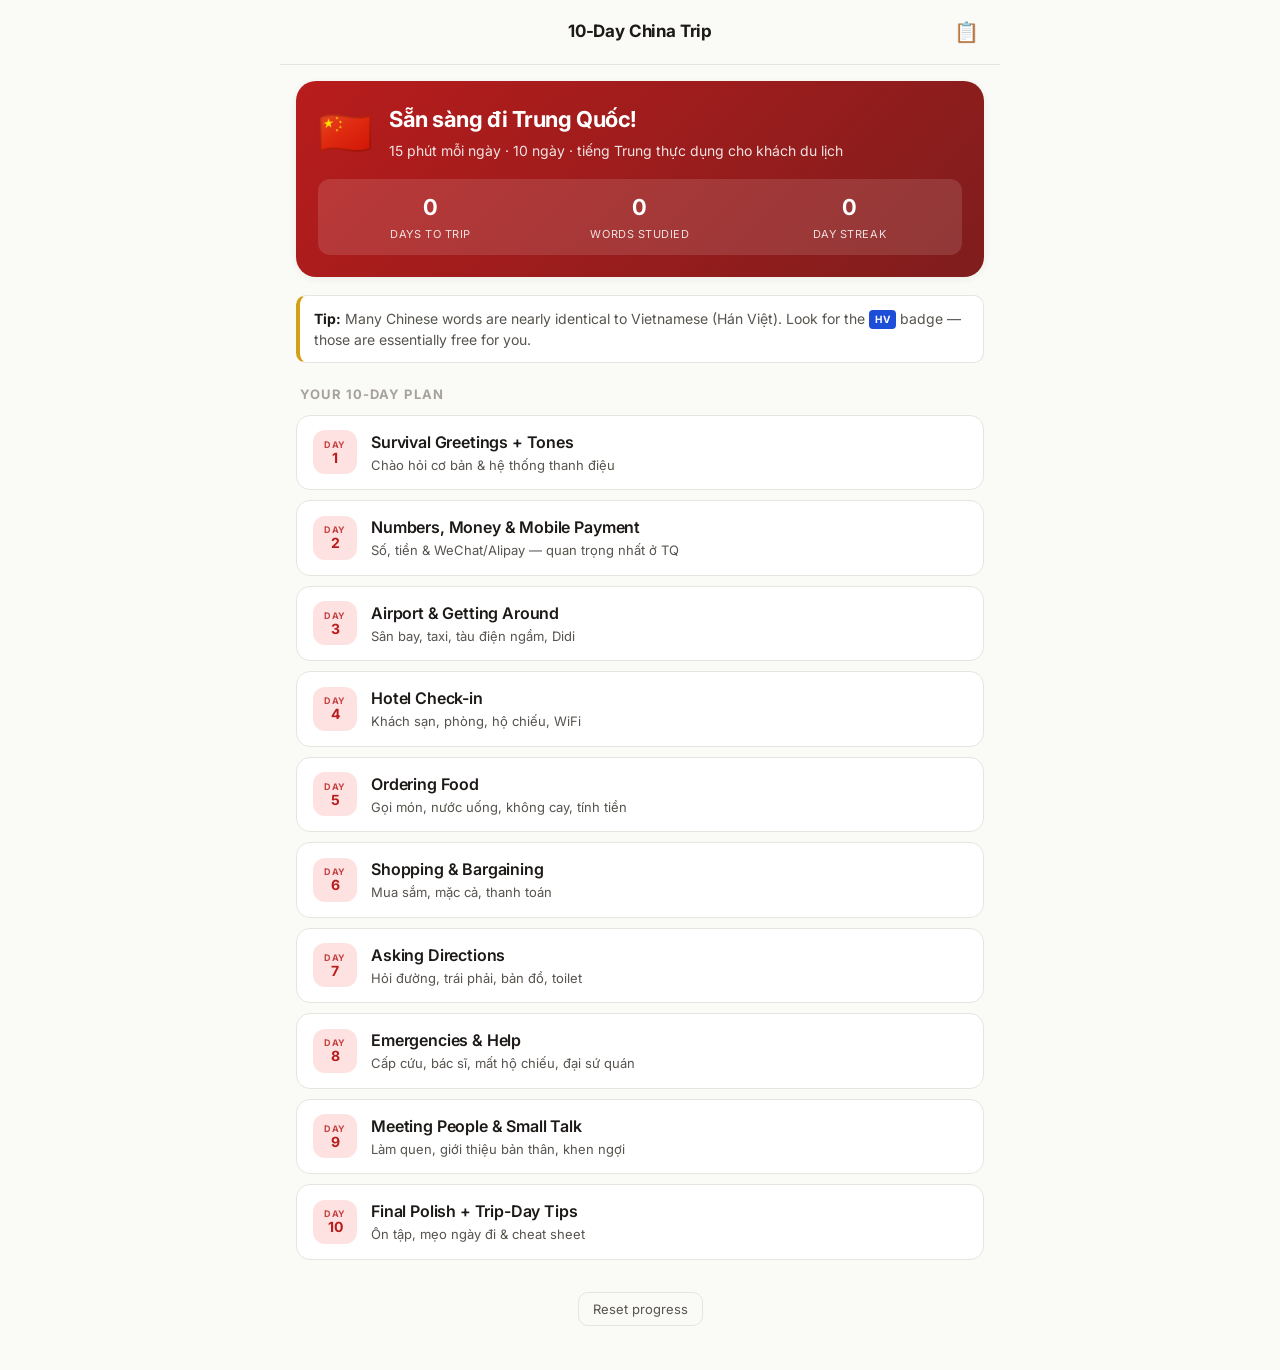
==== index.html @ c3ae2589 "Build 10-day China trip Chinese learning web app Static site teaching practical Mandarin for a 10-da" ====
<!DOCTYPE html>
<html lang="en">
<head>
  <meta charset="UTF-8" />
  <meta name="viewport" content="width=device-width, initial-scale=1, viewport-fit=cover" />
  <meta name="theme-color" content="#b91c1c" />
  <title>10-Day China Trip Chinese</title>
  <link rel="stylesheet" href="styles.css" />
  <link rel="preconnect" href="https://fonts.googleapis.com" />
  <link rel="preconnect" href="https://fonts.gstatic.com" crossorigin />
  <link href="https://fonts.googleapis.com/css2?family=Noto+Sans+SC:wght@400;500;700&family=Inter:wght@400;500;600;700&display=swap" rel="stylesheet" />
</head>
<body>
  <header class="topbar">
    <button id="back-btn" class="icon-btn" aria-label="Back" hidden>←</button>
    <h1 id="title">10-Day China Trip</h1>
    <button id="cheatsheet-btn" class="icon-btn" aria-label="Cheat sheet" title="Cheat sheet">📋</button>
  </header>

  <main id="app"></main>

  <template id="tpl-home">
    <section class="home">
      <div class="hero">
        <div class="hero-row">
          <div class="hero-flag">🇨🇳</div>
          <div>
            <h2>Sẵn sàng đi Trung Quốc!</h2>
            <p class="hero-sub">15 phút mỗi ngày · 10 ngày · tiếng Trung thực dụng cho khách du lịch</p>
          </div>
        </div>
        <div class="hero-stats">
          <div><strong id="days-left">—</strong><span>days to trip</span></div>
          <div><strong id="words-learned">0</strong><span>words studied</span></div>
          <div><strong id="streak">0</strong><span>day streak</span></div>
        </div>
      </div>

      <div class="tip-card">
        <strong>Tip:</strong> Many Chinese words are nearly identical to Vietnamese (Hán Việt). Look for the <span class="hv-pill">HV</span> badge — those are essentially free for you.
      </div>

      <h3 class="section-h">Your 10-day plan</h3>
      <ol id="lesson-list" class="lesson-list"></ol>

      <div class="util-row">
        <button id="reset-btn" class="ghost-btn">Reset progress</button>
      </div>
    </section>
  </template>

  <template id="tpl-lesson">
    <section class="lesson">
      <div class="lesson-head">
        <span class="day-pill" id="day-pill"></span>
        <h2 id="lesson-title"></h2>
        <p class="lesson-sub" id="lesson-sub"></p>
      </div>

      <div id="lesson-body"></div>

      <div class="step-nav">
        <button id="prev-step" class="ghost-btn">← Back</button>
        <div class="progress-dots" id="progress-dots"></div>
        <button id="next-step" class="primary-btn">Next →</button>
      </div>
    </section>
  </template>

  <template id="tpl-cheatsheet">
    <section class="cheatsheet">
      <h2>📋 Trip Cheat Sheet</h2>
      <p class="cheat-sub">Mọi câu cần dùng, một trang. Bấm chữ Hán để nghe phát âm.</p>
      <div id="cheat-body"></div>
    </section>
  </template>

  <script src="lessons.js"></script>
  <script src="app.js"></script>
</body>
</html>
---- styles.css ----
:root {
  --bg: #fafaf7;
  --surface: #ffffff;
  --surface-2: #f4f4ef;
  --ink: #1c1917;
  --ink-soft: #57534e;
  --ink-faint: #a8a29e;
  --accent: #b91c1c;
  --accent-soft: #fee2e2;
  --gold: #d4a017;
  --green: #15803d;
  --green-soft: #dcfce7;
  --blue: #1d4ed8;
  --blue-soft: #dbeafe;
  --border: #e7e5e0;
  --shadow: 0 2px 8px rgba(0, 0, 0, 0.06);
  --radius: 14px;
  --radius-lg: 20px;
}

@media (prefers-color-scheme: dark) {
  :root {
    --bg: #14110f;
    --surface: #1f1c1a;
    --surface-2: #2a2623;
    --ink: #f5f5f4;
    --ink-soft: #d6d3d1;
    --ink-faint: #78716c;
    --accent: #f87171;
    --accent-soft: #3b1818;
    --green-soft: #14301c;
    --blue-soft: #1a2444;
    --gold: #facc15;
    --border: #3a3431;
    --shadow: 0 2px 12px rgba(0, 0, 0, 0.35);
  }
}

* { box-sizing: border-box; }

html, body {
  margin: 0;
  padding: 0;
  background: var(--bg);
  color: var(--ink);
  font-family: 'Inter', -apple-system, BlinkMacSystemFont, 'Segoe UI', Roboto, sans-serif;
  font-size: 16px;
  line-height: 1.5;
  -webkit-tap-highlight-color: transparent;
}

body {
  max-width: 720px;
  margin: 0 auto;
  padding-bottom: max(24px, env(safe-area-inset-bottom));
}

.topbar {
  position: sticky;
  top: 0;
  z-index: 10;
  display: flex;
  align-items: center;
  gap: 8px;
  padding: 14px 16px;
  padding-top: max(14px, env(safe-area-inset-top));
  background: var(--bg);
  border-bottom: 1px solid var(--border);
}

.topbar h1 {
  flex: 1;
  margin: 0;
  font-size: 17px;
  font-weight: 700;
  letter-spacing: -0.01em;
  text-align: center;
}

.icon-btn {
  background: none;
  border: none;
  color: var(--ink);
  font-size: 20px;
  width: 36px;
  height: 36px;
  border-radius: 10px;
  cursor: pointer;
  display: inline-flex;
  align-items: center;
  justify-content: center;
}

.icon-btn:hover { background: var(--surface-2); }
.icon-btn[hidden] { visibility: hidden; display: inline-flex; }

main { padding: 16px; }

/* ----------------- Home ----------------- */

.hero {
  background: linear-gradient(135deg, var(--accent) 0%, #7f1d1d 100%);
  color: #fff;
  border-radius: var(--radius-lg);
  padding: 22px;
  margin-bottom: 18px;
  box-shadow: var(--shadow);
}

.hero-row {
  display: flex;
  gap: 16px;
  align-items: center;
}

.hero-flag {
  font-size: 44px;
  line-height: 1;
}

.hero h2 {
  margin: 0 0 4px;
  font-size: 22px;
  letter-spacing: -0.02em;
}

.hero-sub {
  margin: 0;
  font-size: 14px;
  opacity: 0.88;
}

.hero-stats {
  display: grid;
  grid-template-columns: repeat(3, 1fr);
  gap: 8px;
  margin-top: 18px;
  background: rgba(255, 255, 255, 0.12);
  border-radius: 12px;
  padding: 12px;
}

.hero-stats > div {
  display: flex;
  flex-direction: column;
  align-items: center;
  text-align: center;
}

.hero-stats strong {
  font-size: 22px;
  font-weight: 700;
}

.hero-stats span {
  font-size: 11px;
  text-transform: uppercase;
  opacity: 0.85;
  letter-spacing: 0.05em;
  margin-top: 2px;
}

.tip-card {
  background: var(--surface);
  border: 1px solid var(--border);
  border-left: 4px solid var(--gold);
  padding: 12px 14px;
  border-radius: 10px;
  font-size: 14px;
  color: var(--ink-soft);
  margin-bottom: 22px;
}

.tip-card strong { color: var(--ink); }

.section-h {
  font-size: 13px;
  font-weight: 700;
  text-transform: uppercase;
  letter-spacing: 0.08em;
  color: var(--ink-faint);
  margin: 0 4px 10px;
}

.lesson-list {
  list-style: none;
  padding: 0;
  margin: 0 0 24px;
  display: flex;
  flex-direction: column;
  gap: 10px;
}

.lesson-card {
  background: var(--surface);
  border: 1px solid var(--border);
  border-radius: var(--radius);
  padding: 14px 16px;
  display: flex;
  align-items: center;
  gap: 14px;
  cursor: pointer;
  transition: transform 0.08s ease, box-shadow 0.08s ease;
}

.lesson-card:hover { transform: translateY(-1px); box-shadow: var(--shadow); }
.lesson-card:active { transform: translateY(0); }

.lesson-card.done {
  border-color: var(--green);
  background: var(--green-soft);
}

.lesson-card .day-num {
  flex-shrink: 0;
  width: 44px;
  height: 44px;
  border-radius: 12px;
  background: var(--accent-soft);
  color: var(--accent);
  font-weight: 700;
  font-size: 14px;
  display: flex;
  flex-direction: column;
  align-items: center;
  justify-content: center;
  line-height: 1;
}

.lesson-card .day-num small {
  font-size: 9px;
  text-transform: uppercase;
  opacity: 0.8;
  margin-bottom: 2px;
  letter-spacing: 0.05em;
}

.lesson-card.done .day-num {
  background: var(--green);
  color: #fff;
}

.lesson-card .meta { flex: 1; min-width: 0; }
.lesson-card .meta h4 { margin: 0; font-size: 16px; font-weight: 600; letter-spacing: -0.01em; }
.lesson-card .meta p { margin: 2px 0 0; font-size: 13px; color: var(--ink-soft); }
.lesson-card .check { font-size: 18px; color: var(--green); }

.util-row { display: flex; justify-content: center; padding: 8px 0 4px; }

.ghost-btn {
  background: none;
  border: 1px solid var(--border);
  color: var(--ink-soft);
  padding: 8px 14px;
  border-radius: 10px;
  font-size: 13px;
  cursor: pointer;
  font-family: inherit;
}

.ghost-btn:hover { background: var(--surface-2); }

.primary-btn {
  background: var(--accent);
  color: #fff;
  border: none;
  padding: 11px 22px;
  border-radius: 10px;
  font-size: 14px;
  font-weight: 600;
  cursor: pointer;
  font-family: inherit;
}

.primary-btn:hover { filter: brightness(1.05); }
.primary-btn:disabled { opacity: 0.5; cursor: not-allowed; }

/* ----------------- Lesson ----------------- */

.lesson-head { margin-bottom: 18px; }

.day-pill {
  display: inline-block;
  background: var(--accent-soft);
  color: var(--accent);
  padding: 4px 10px;
  border-radius: 999px;
  font-size: 12px;
  font-weight: 600;
  letter-spacing: 0.02em;
}

.lesson-head h2 {
  margin: 8px 0 4px;
  font-size: 24px;
  font-weight: 700;
  letter-spacing: -0.02em;
}

.lesson-sub { margin: 0; color: var(--ink-soft); font-size: 14px; }

.step-nav {
  display: flex;
  align-items: center;
  gap: 12px;
  margin-top: 24px;
  padding-top: 16px;
  border-top: 1px solid var(--border);
}

.step-nav .progress-dots {
  flex: 1;
  display: flex;
  justify-content: center;
  gap: 6px;
}

.progress-dots span {
  width: 7px;
  height: 7px;
  border-radius: 50%;
  background: var(--border);
  transition: background 0.15s;
}

.progress-dots span.active { background: var(--accent); }
.progress-dots span.done { background: var(--ink-soft); }

/* ----- Card content blocks ----- */

.intro-block {
  background: var(--surface);
  border: 1px solid var(--border);
  border-radius: var(--radius);
  padding: 18px;
}

.intro-block h3 { margin: 0 0 10px; font-size: 18px; }
.intro-block p { margin: 0 0 10px; color: var(--ink-soft); font-size: 15px; }
.intro-block p:last-child { margin-bottom: 0; }
.intro-block ul { margin: 8px 0; padding-left: 18px; color: var(--ink-soft); font-size: 15px; }
.intro-block li { margin-bottom: 6px; }
.intro-block .vn { color: var(--ink); font-weight: 500; }

.tones-table {
  display: grid;
  grid-template-columns: auto 1fr auto;
  gap: 4px 12px;
  font-size: 15px;
  margin: 8px 0;
}

.tones-table .hanzi {
  font-family: 'Noto Sans SC', sans-serif;
  font-size: 22px;
  font-weight: 500;
  color: var(--accent);
}

/* Vocab card */

.vocab-card {
  background: var(--surface);
  border: 1px solid var(--border);
  border-radius: var(--radius-lg);
  padding: 26px 22px;
  text-align: center;
  box-shadow: var(--shadow);
  position: relative;
}

.vocab-card .vocab-counter {
  position: absolute;
  top: 12px;
  right: 16px;
  font-size: 12px;
  color: var(--ink-faint);
  font-weight: 500;
}

.vocab-card .hanzi {
  font-family: 'Noto Sans SC', sans-serif;
  font-size: 64px;
  line-height: 1.1;
  font-weight: 500;
  color: var(--ink);
  margin: 6px 0 4px;
  cursor: pointer;
  user-select: none;
  display: inline-block;
}

.vocab-card .hanzi:active { color: var(--accent); }
.vocab-card .speaker-hint {
  display: block;
  font-size: 11px;
  color: var(--ink-faint);
  margin-bottom: 6px;
  letter-spacing: 0.04em;
}

.vocab-card .pinyin {
  font-size: 22px;
  color: var(--accent);
  font-weight: 500;
  margin: 0 0 14px;
}

.vocab-card .english {
  font-size: 17px;
  font-weight: 600;
  color: var(--ink);
  margin: 0 0 6px;
}

.vocab-card .vietnamese {
  font-size: 16px;
  color: var(--ink-soft);
  margin: 0 0 14px;
  font-style: italic;
}

.vocab-card .hv-block {
  background: var(--blue-soft);
  border-radius: 10px;
  padding: 10px 14px;
  font-size: 14px;
  color: var(--ink);
  text-align: left;
  margin-top: 8px;
  line-height: 1.45;
}

.vocab-card .hv-block .hv-pill {
  margin-right: 6px;
}

.hv-pill {
  display: inline-block;
  background: var(--blue);
  color: #fff;
  font-size: 10px;
  font-weight: 700;
  padding: 2px 6px;
  border-radius: 4px;
  letter-spacing: 0.05em;
  vertical-align: middle;
}

.vocab-card .note {
  background: var(--surface-2);
  border-radius: 10px;
  padding: 10px 14px;
  font-size: 13px;
  color: var(--ink-soft);
  text-align: left;
  margin-top: 10px;
}

.vocab-card .note strong { color: var(--ink); }

/* Quiz */

.quiz-card {
  background: var(--surface);
  border: 1px solid var(--border);
  border-radius: var(--radius-lg);
  padding: 22px;
  box-shadow: var(--shadow);
}

.quiz-q {
  font-size: 15px;
  color: var(--ink-soft);
  margin: 0 0 6px;
}

.quiz-prompt {
  font-family: 'Noto Sans SC', sans-serif;
  font-size: 44px;
  font-weight: 500;
  color: var(--ink);
  margin: 4px 0 4px;
}

.quiz-prompt.text-prompt {
  font-family: inherit;
  font-size: 22px;
  font-weight: 600;
}

.quiz-prompt-pinyin {
  font-size: 16px;
  color: var(--accent);
  margin: 0 0 18px;
}

.quiz-options {
  display: flex;
  flex-direction: column;
  gap: 10px;
}

.quiz-opt {
  background: var(--surface);
  border: 1.5px solid var(--border);
  border-radius: 12px;
  padding: 14px 16px;
  text-align: left;
  font-family: inherit;
  font-size: 15px;
  color: var(--ink);
  cursor: pointer;
  transition: all 0.12s ease;
}

.quiz-opt:hover:not(:disabled) { border-color: var(--ink-soft); }
.quiz-opt:disabled { cursor: not-allowed; }

.quiz-opt.correct {
  background: var(--green-soft);
  border-color: var(--green);
  color: var(--green);
  font-weight: 600;
}

.quiz-opt.wrong {
  background: var(--accent-soft);
  border-color: var(--accent);
  color: var(--accent);
}

.quiz-feedback {
  margin-top: 14px;
  font-size: 14px;
  color: var(--ink-soft);
  text-align: center;
  min-height: 20px;
}

/* Phrase card (for sentence-level practice) */

.phrase-card {
  background: var(--surface);
  border: 1px solid var(--border);
  border-radius: var(--radius);
  padding: 16px 18px;
  margin-bottom: 12px;
}

.phrase-card .hanzi {
  font-family: 'Noto Sans SC', sans-serif;
  font-size: 26px;
  font-weight: 500;
  color: var(--ink);
  cursor: pointer;
  display: inline-block;
  margin-bottom: 4px;
}

.phrase-card .hanzi:active { color: var(--accent); }
.phrase-card .pinyin { font-size: 15px; color: var(--accent); margin: 0 0 6px; }
.phrase-card .english { font-size: 14px; font-weight: 600; color: var(--ink); margin: 0 0 2px; }
.phrase-card .vietnamese { font-size: 14px; color: var(--ink-soft); font-style: italic; margin: 0; }

/* Done screen */

.done-card {
  text-align: center;
  padding: 36px 22px;
  background: var(--surface);
  border: 1px solid var(--border);
  border-radius: var(--radius-lg);
}

.done-card .icon { font-size: 56px; margin-bottom: 10px; }
.done-card h3 { margin: 0 0 6px; font-size: 22px; }
.done-card p { color: var(--ink-soft); margin: 0 0 18px; }
.done-card .score {
  font-size: 14px;
  color: var(--ink-soft);
  margin-bottom: 18px;
}
.done-card .score strong { color: var(--accent); font-size: 16px; }

/* Cheatsheet */

.cheatsheet h2 {
  margin: 0 0 6px;
  font-size: 24px;
  font-weight: 700;
}

.cheat-sub {
  color: var(--ink-soft);
  font-size: 14px;
  margin: 0 0 18px;
}

.cheat-section {
  margin-bottom: 22px;
}

.cheat-section h3 {
  font-size: 13px;
  font-weight: 700;
  text-transform: uppercase;
  letter-spacing: 0.08em;
  color: var(--accent);
  margin: 0 0 8px;
  padding-left: 4px;
}

.cheat-row {
  display: grid;
  grid-template-columns: minmax(0, 1.1fr) minmax(0, 1fr);
  gap: 8px 14px;
  padding: 10px 12px;
  background: var(--surface);
  border: 1px solid var(--border);
  border-radius: 10px;
  margin-bottom: 6px;
  align-items: center;
}

.cheat-row .cn { min-width: 0; }
.cheat-row .hanzi {
  font-family: 'Noto Sans SC', sans-serif;
  font-size: 20px;
  color: var(--ink);
  font-weight: 500;
  cursor: pointer;
  display: inline-block;
}
.cheat-row .hanzi:active { color: var(--accent); }
.cheat-row .pinyin { font-size: 12px; color: var(--accent); display: block; line-height: 1.2; }
.cheat-row .meaning .en { font-size: 14px; font-weight: 500; color: var(--ink); display: block; }
.cheat-row .meaning .vn { font-size: 13px; color: var(--ink-soft); font-style: italic; display: block; }
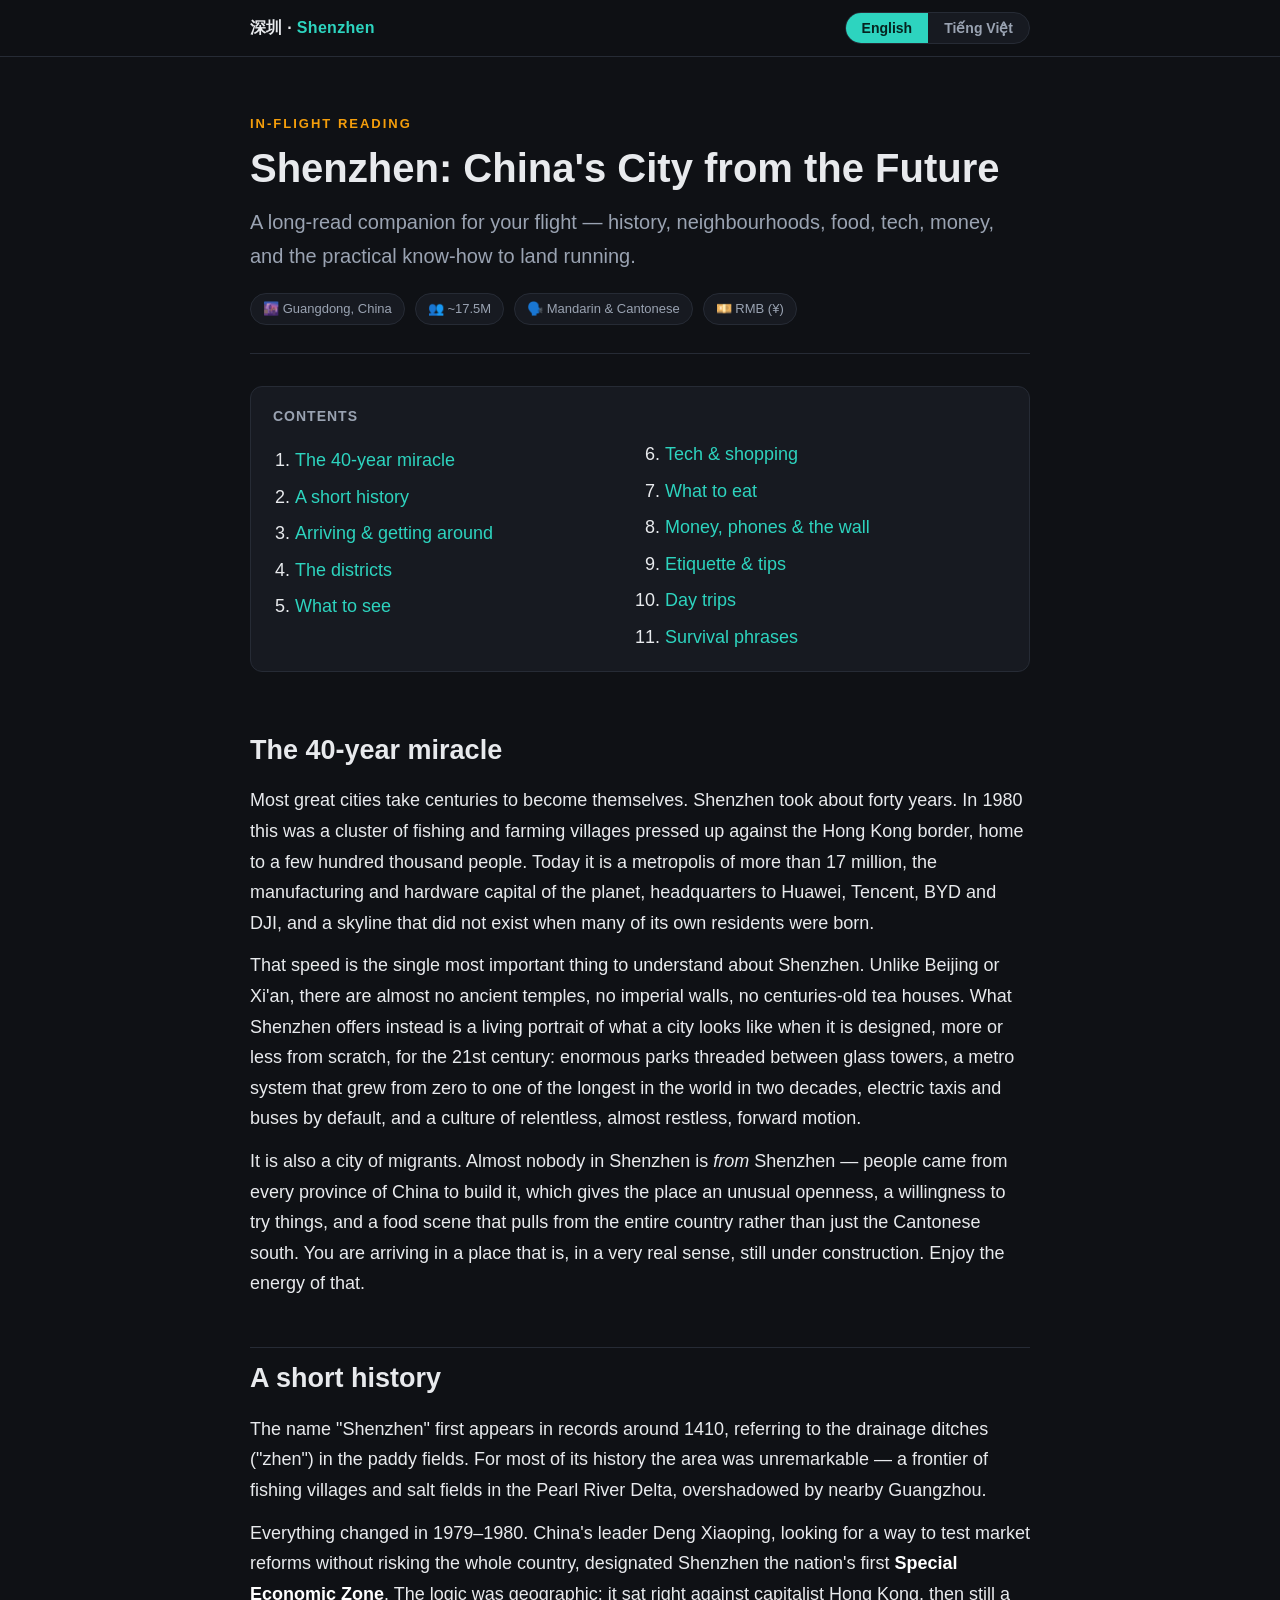
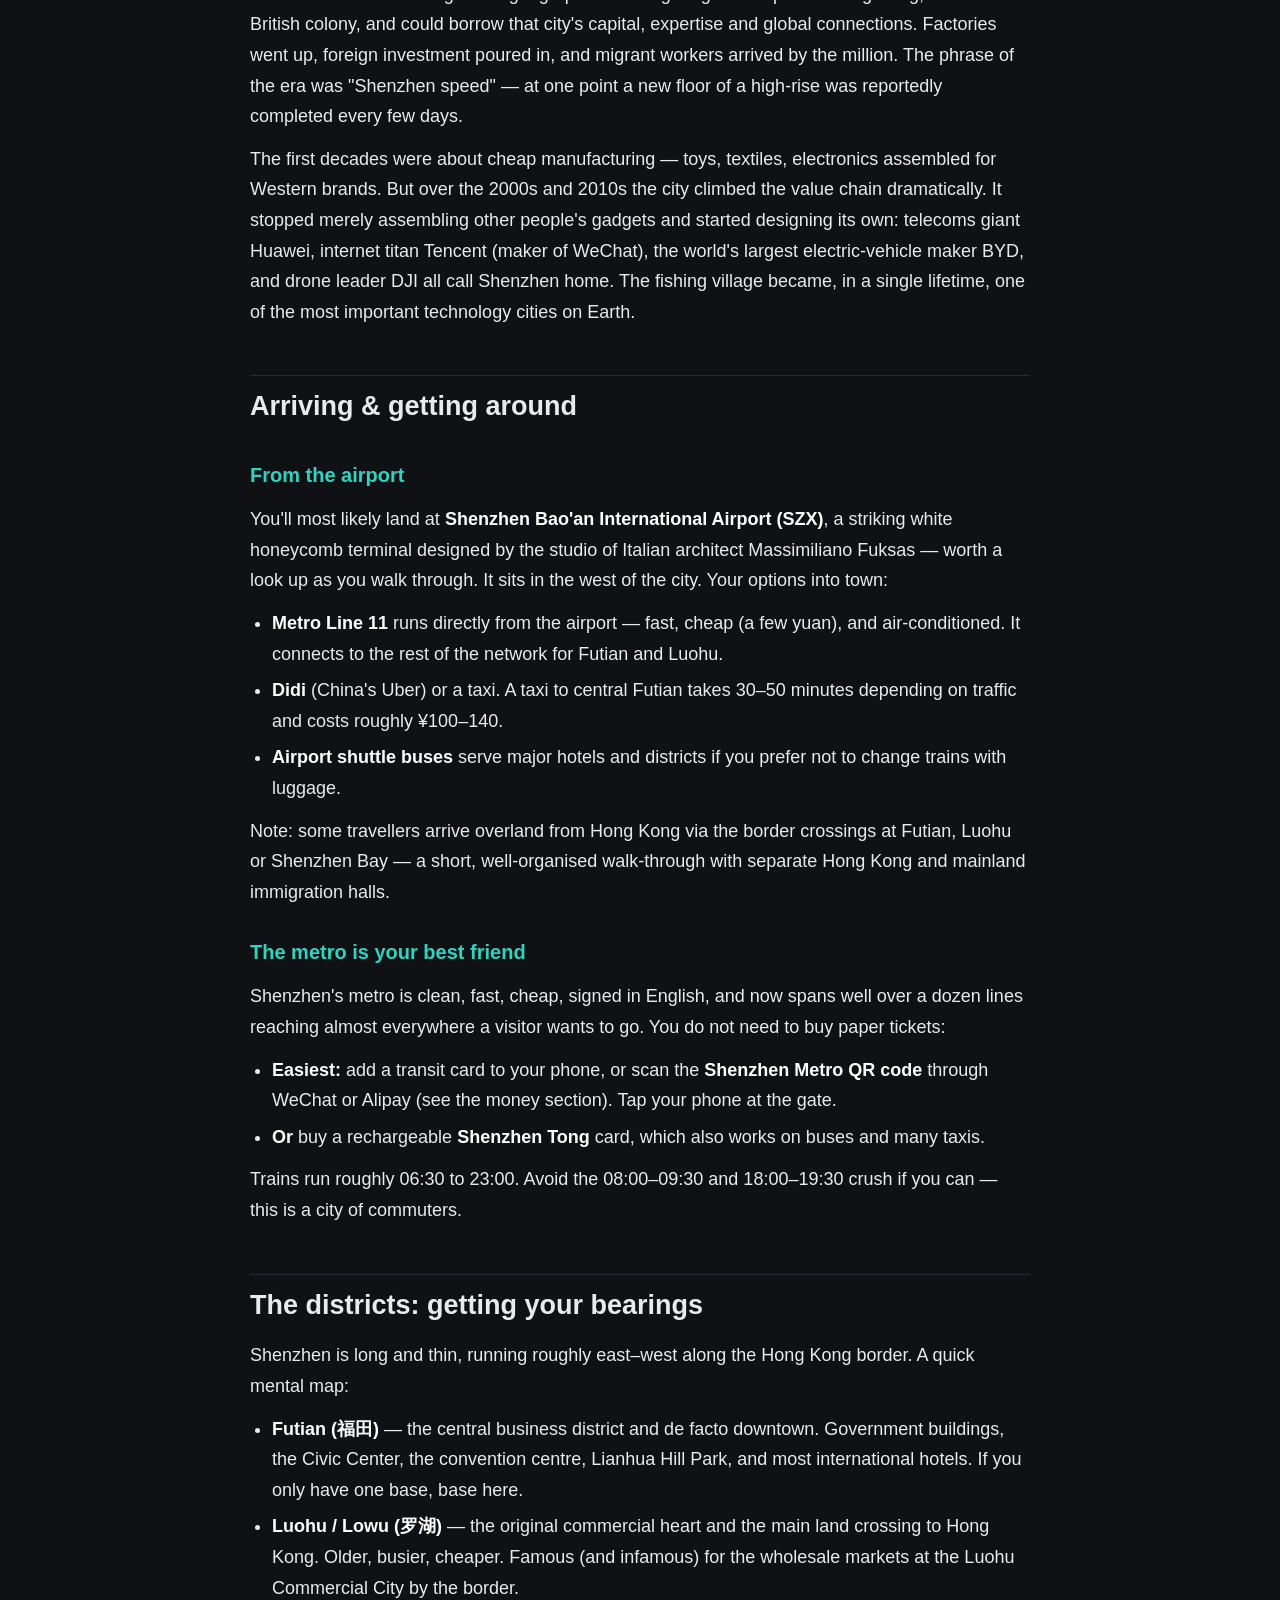
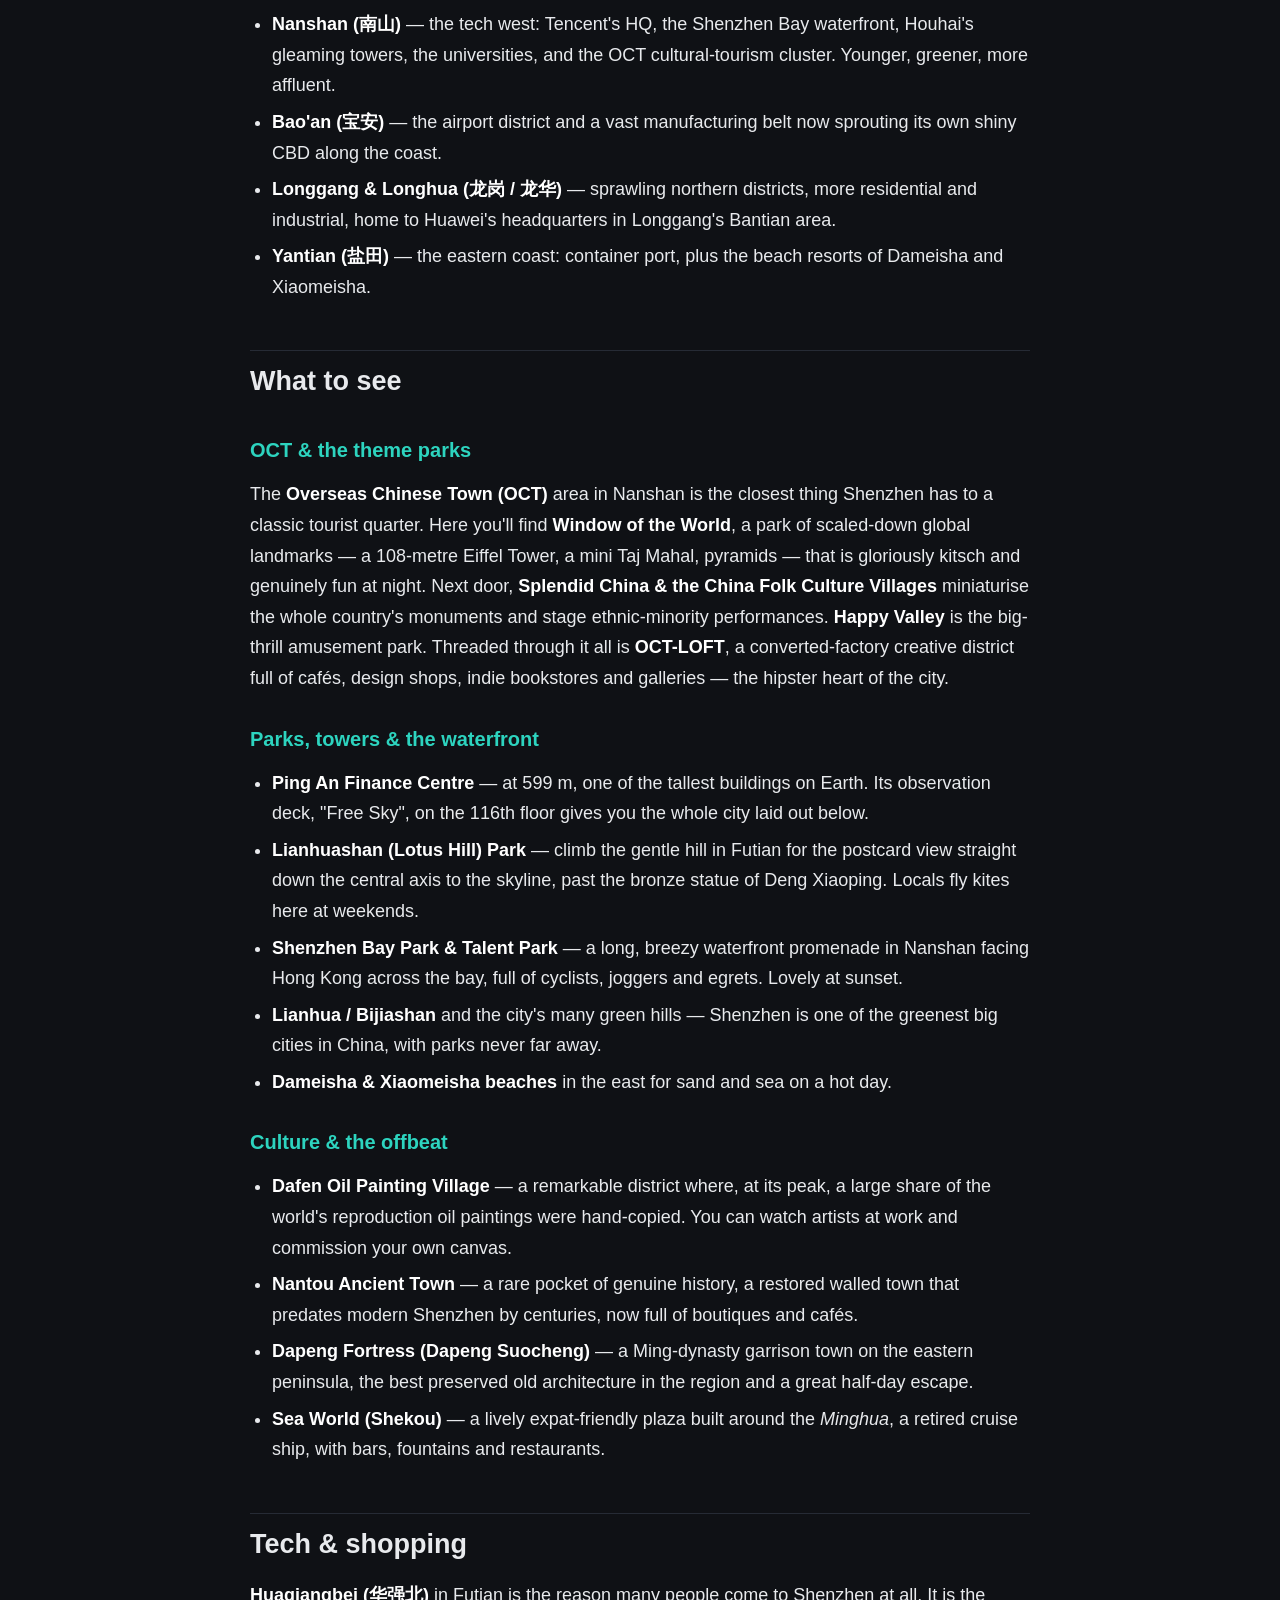
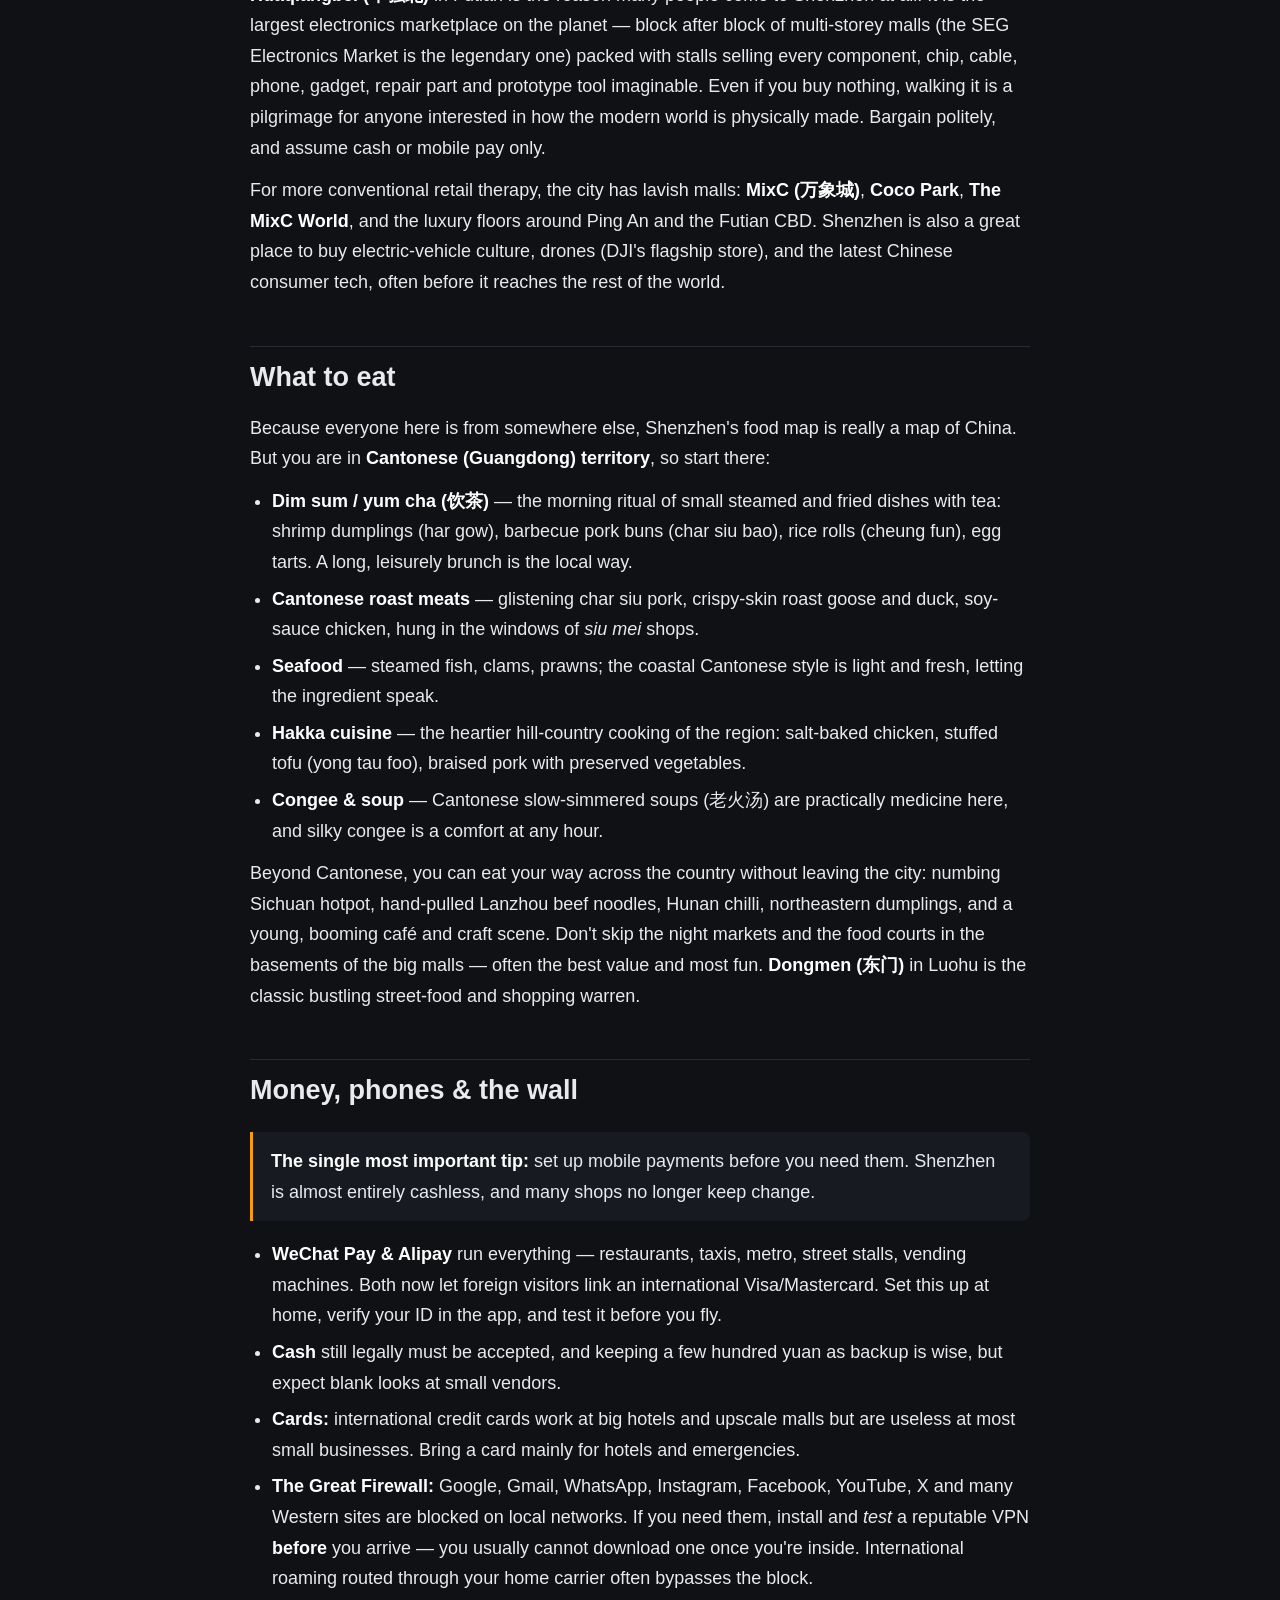
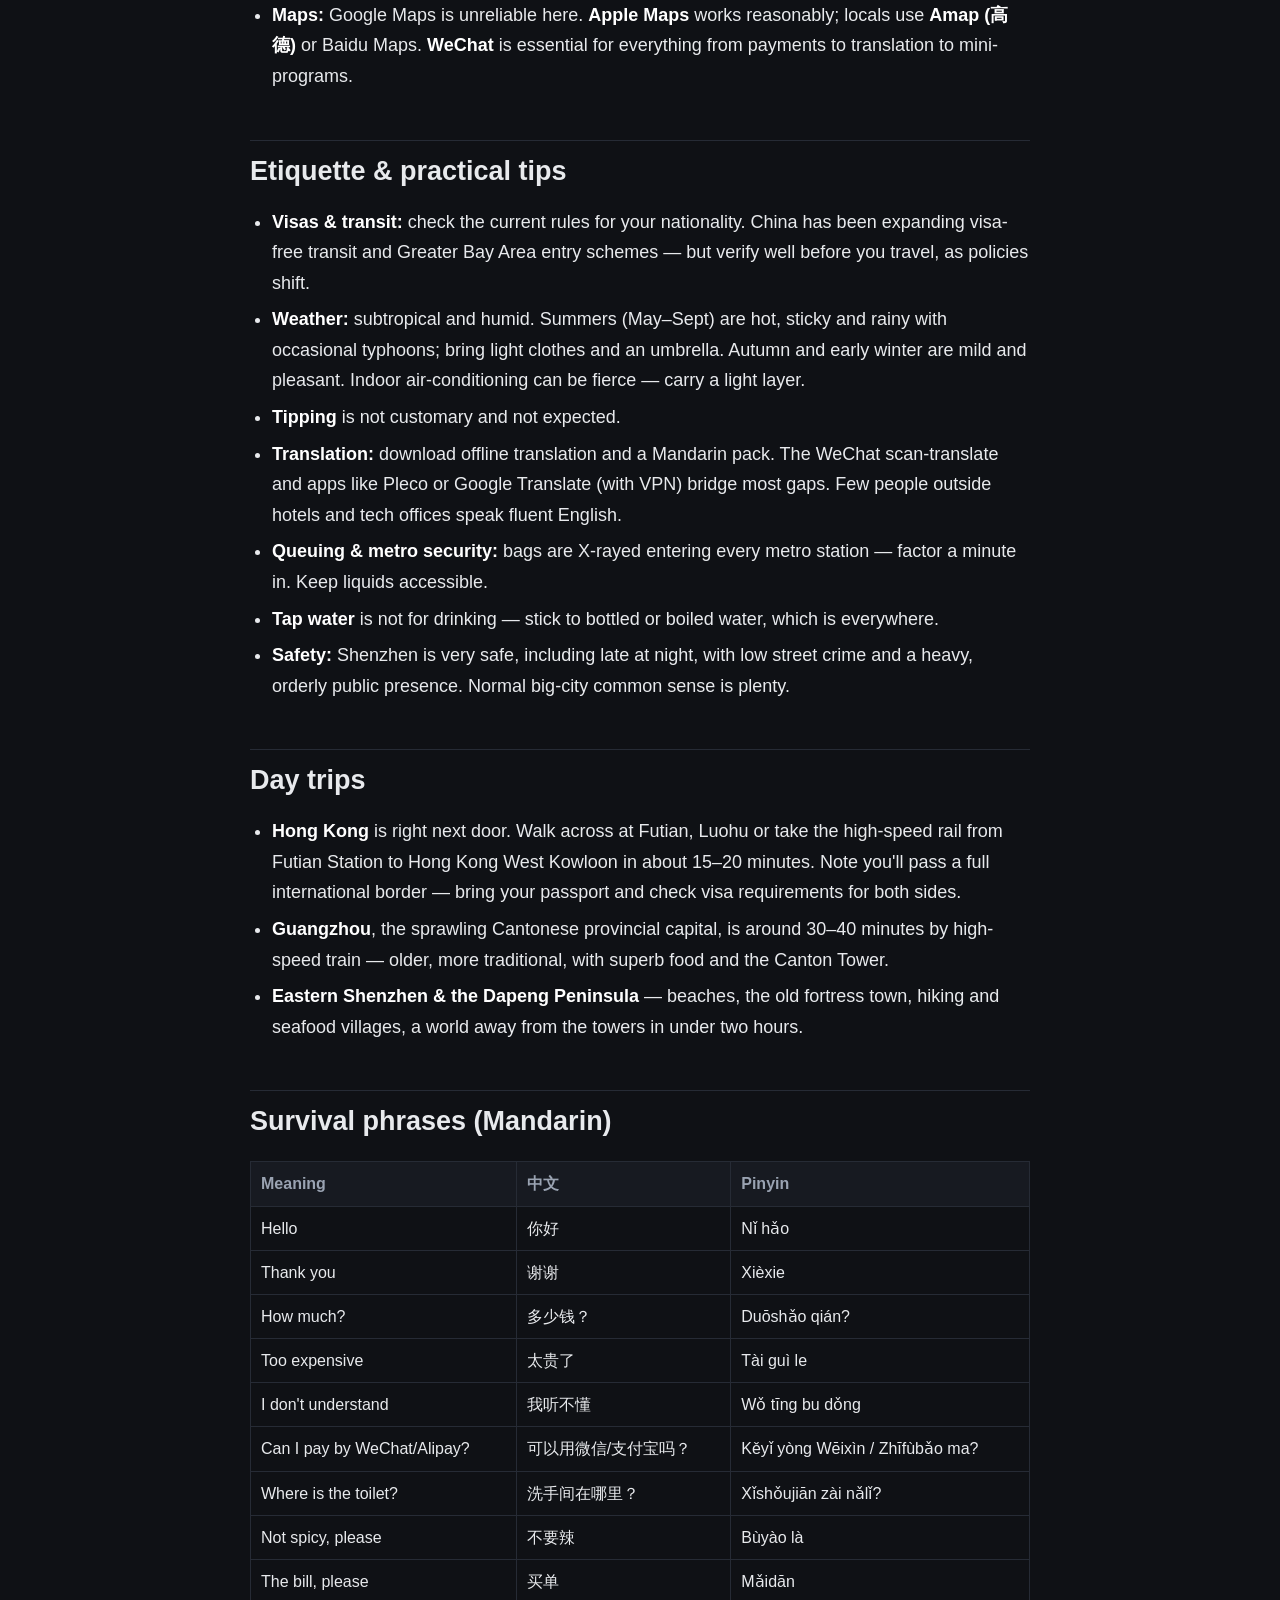
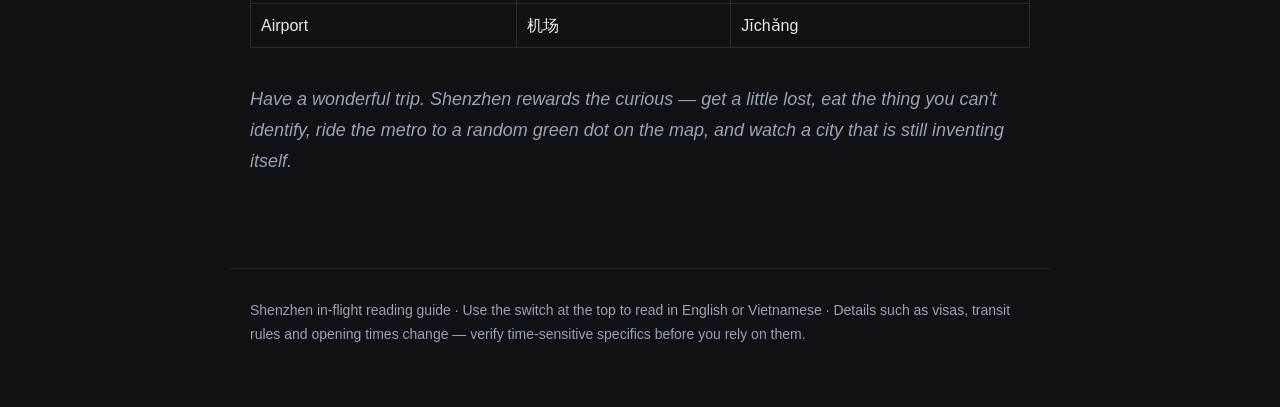
==== commit 1b6d6213: "Add Shenzhen in-flight travel guide with EN/VI language switch" ====
--- a/index.html
+++ b/index.html
@@ -1,81 +1,507 @@
 <!DOCTYPE html>
 <html lang="en">
 <head>
-  <meta charset="UTF-8" />
-  <meta name="viewport" content="width=device-width, initial-scale=1, viewport-fit=cover" />
-  <meta name="theme-color" content="#b91c1c" />
-  <title>10-Day China Trip Chinese</title>
-  <link rel="stylesheet" href="styles.css" />
-  <link rel="preconnect" href="https://fonts.googleapis.com" />
-  <link rel="preconnect" href="https://fonts.gstatic.com" crossorigin />
-  <link href="https://fonts.googleapis.com/css2?family=Noto+Sans+SC:wght@400;500;700&family=Inter:wght@400;500;600;700&display=swap" rel="stylesheet" />
+<meta charset="UTF-8">
+<meta name="viewport" content="width=device-width, initial-scale=1.0">
+<title>Shenzhen Travel Guide / Cẩm nang du lịch Thâm Quyến</title>
+<style>
+  :root{
+    --bg:#0f1115;
+    --panel:#171a21;
+    --ink:#e8eaed;
+    --muted:#9aa3b2;
+    --accent:#2dd4bf;
+    --accent-2:#f59e0b;
+    --line:#262b35;
+    --maxw:820px;
+  }
+  *{box-sizing:border-box;}
+  html{scroll-behavior:smooth;}
+  body{
+    margin:0;
+    font-family:-apple-system,BlinkMacSystemFont,"Segoe UI",Roboto,Helvetica,Arial,"Noto Sans","Noto Sans Vietnamese",sans-serif;
+    background:var(--bg);
+    color:var(--ink);
+    line-height:1.7;
+    font-size:18px;
+    -webkit-font-smoothing:antialiased;
+  }
+  header{
+    position:sticky;
+    top:0;
+    z-index:50;
+    background:rgba(15,17,21,0.92);
+    backdrop-filter:blur(8px);
+    border-bottom:1px solid var(--line);
+  }
+  .bar{
+    max-width:var(--maxw);
+    margin:0 auto;
+    padding:12px 20px;
+    display:flex;
+    align-items:center;
+    justify-content:space-between;
+    gap:12px;
+  }
+  .brand{
+    font-weight:700;
+    font-size:16px;
+    letter-spacing:.3px;
+    color:var(--ink);
+  }
+  .brand span{color:var(--accent);}
+  .toggle{
+    display:inline-flex;
+    border:1px solid var(--line);
+    border-radius:999px;
+    overflow:hidden;
+    background:var(--panel);
+  }
+  .toggle button{
+    appearance:none;
+    border:0;
+    background:transparent;
+    color:var(--muted);
+    padding:7px 16px;
+    font-size:14px;
+    font-weight:600;
+    cursor:pointer;
+    transition:.15s;
+  }
+  .toggle button.active{
+    background:var(--accent);
+    color:#06231f;
+  }
+  main{
+    max-width:var(--maxw);
+    margin:0 auto;
+    padding:0 20px 80px;
+  }
+  .hero{
+    padding:56px 0 28px;
+    border-bottom:1px solid var(--line);
+    margin-bottom:32px;
+  }
+  .hero .kicker{
+    color:var(--accent-2);
+    font-weight:700;
+    text-transform:uppercase;
+    letter-spacing:2px;
+    font-size:13px;
+  }
+  h1{
+    font-size:40px;
+    line-height:1.15;
+    margin:10px 0 14px;
+  }
+  .lede{color:var(--muted);font-size:20px;margin:0;}
+  h2{
+    font-size:27px;
+    margin:48px 0 6px;
+    padding-top:8px;
+    border-top:1px solid var(--line);
+  }
+  h2:first-of-type{border-top:0;}
+  h3{font-size:20px;margin:28px 0 4px;color:var(--accent);}
+  p{margin:12px 0;}
+  ul,ol{margin:12px 0;padding-left:22px;}
+  li{margin:6px 0;}
+  a{color:var(--accent);}
+  strong{color:#fff;}
+  .meta{
+    display:flex;flex-wrap:wrap;gap:10px;margin-top:20px;
+  }
+  .chip{
+    border:1px solid var(--line);
+    background:var(--panel);
+    color:var(--muted);
+    padding:4px 12px;
+    border-radius:999px;
+    font-size:13px;
+  }
+  blockquote{
+    margin:18px 0;
+    padding:14px 18px;
+    background:var(--panel);
+    border-left:3px solid var(--accent-2);
+    border-radius:0 8px 8px 0;
+    color:var(--ink);
+  }
+  .toc{
+    background:var(--panel);
+    border:1px solid var(--line);
+    border-radius:12px;
+    padding:18px 22px;
+    margin:28px 0;
+  }
+  .toc h4{margin:0 0 10px;font-size:14px;text-transform:uppercase;letter-spacing:1px;color:var(--muted);}
+  .toc ol{columns:2;column-gap:28px;margin:0;}
+  .toc a{text-decoration:none;}
+  .phrase-table{width:100%;border-collapse:collapse;margin:16px 0;font-size:16px;}
+  .phrase-table th,.phrase-table td{border:1px solid var(--line);padding:8px 10px;text-align:left;vertical-align:top;}
+  .phrase-table th{background:var(--panel);color:var(--muted);font-weight:600;}
+  footer{
+    max-width:var(--maxw);margin:0 auto;padding:30px 20px 60px;
+    color:var(--muted);font-size:14px;border-top:1px solid var(--line);
+  }
+  .lang-vi{display:none;}
+  body.vi .lang-en{display:none;}
+  body.vi .lang-vi{display:block;}
+  body.vi li.lang-vi{display:list-item;}
+  body.vi tr.lang-vi{display:table-row;}
+  @media (max-width:560px){
+    body{font-size:17px;}
+    h1{font-size:31px;}
+    .toc ol{columns:1;}
+    .hero{padding:36px 0 22px;}
+  }
+</style>
 </head>
-<body>
-  <header class="topbar">
-    <button id="back-btn" class="icon-btn" aria-label="Back" hidden>←</button>
-    <h1 id="title">10-Day China Trip</h1>
-    <button id="cheatsheet-btn" class="icon-btn" aria-label="Cheat sheet" title="Cheat sheet">📋</button>
-  </header>
-
-  <main id="app"></main>
-
-  <template id="tpl-home">
-    <section class="home">
-      <div class="hero">
-        <div class="hero-row">
-          <div class="hero-flag">🇨🇳</div>
-          <div>
-            <h2>Sẵn sàng đi Trung Quốc!</h2>
-            <p class="hero-sub">15 phút mỗi ngày · 10 ngày · tiếng Trung thực dụng cho khách du lịch</p>
-          </div>
-        </div>
-        <div class="hero-stats">
-          <div><strong id="days-left">—</strong><span>days to trip</span></div>
-          <div><strong id="words-learned">0</strong><span>words studied</span></div>
-          <div><strong id="streak">0</strong><span>day streak</span></div>
-        </div>
-      </div>
-
-      <div class="tip-card">
-        <strong>Tip:</strong> Many Chinese words are nearly identical to Vietnamese (Hán Việt). Look for the <span class="hv-pill">HV</span> badge — those are essentially free for you.
-      </div>
-
-      <h3 class="section-h">Your 10-day plan</h3>
-      <ol id="lesson-list" class="lesson-list"></ol>
-
-      <div class="util-row">
-        <button id="reset-btn" class="ghost-btn">Reset progress</button>
-      </div>
-    </section>
-  </template>
-
-  <template id="tpl-lesson">
-    <section class="lesson">
-      <div class="lesson-head">
-        <span class="day-pill" id="day-pill"></span>
-        <h2 id="lesson-title"></h2>
-        <p class="lesson-sub" id="lesson-sub"></p>
-      </div>
-
-      <div id="lesson-body"></div>
-
-      <div class="step-nav">
-        <button id="prev-step" class="ghost-btn">← Back</button>
-        <div class="progress-dots" id="progress-dots"></div>
-        <button id="next-step" class="primary-btn">Next →</button>
-      </div>
-    </section>
-  </template>
-
-  <template id="tpl-cheatsheet">
-    <section class="cheatsheet">
-      <h2>📋 Trip Cheat Sheet</h2>
-      <p class="cheat-sub">Mọi câu cần dùng, một trang. Bấm chữ Hán để nghe phát âm.</p>
-      <div id="cheat-body"></div>
-    </section>
-  </template>
-
-  <script src="lessons.js"></script>
-  <script src="app.js"></script>
+<body class="en">
+<header>
+  <div class="bar">
+    <div class="brand">深圳 · <span>Shenzhen</span></div>
+    <div class="toggle" role="group" aria-label="Language switch">
+      <button id="btn-en" class="active" onclick="setLang('en')">English</button>
+      <button id="btn-vi" onclick="setLang('vi')">Tiếng Việt</button>
+    </div>
+  </div>
+</header>
+
+<main>
+  <section class="hero">
+    <div class="kicker">
+      <span class="lang-en">In-flight reading</span>
+      <span class="lang-vi">Đọc trên chuyến bay</span>
+    </div>
+    <h1>
+      <span class="lang-en">Shenzhen: China's City from the Future</span>
+      <span class="lang-vi">Thâm Quyến: Thành phố đến từ tương lai của Trung Quốc</span>
+    </h1>
+    <p class="lede">
+      <span class="lang-en">A long-read companion for your flight — history, neighbourhoods, food, tech, money, and the practical know-how to land running.</span>
+      <span class="lang-vi">Bài đọc dài cho chuyến bay của bạn — lịch sử, các khu phố, ẩm thực, công nghệ, tiền bạc và những kinh nghiệm thực tế để bắt nhịp ngay khi hạ cánh.</span>
+    </p>
+    <div class="meta">
+      <span class="chip">🌆 <span class="lang-en">Guangdong, China</span><span class="lang-vi">Quảng Đông, Trung Quốc</span></span>
+      <span class="chip">👥 ~17.5M</span>
+      <span class="chip">🗣️ <span class="lang-en">Mandarin &amp; Cantonese</span><span class="lang-vi">Tiếng Quan Thoại &amp; Quảng Đông</span></span>
+      <span class="chip">💴 RMB (¥)</span>
+    </div>
+  </section>
+
+  <!-- TABLE OF CONTENTS -->
+  <div class="toc">
+    <h4><span class="lang-en">Contents</span><span class="lang-vi">Mục lục</span></h4>
+    <ol>
+      <li><a href="#intro"><span class="lang-en">The 40-year miracle</span><span class="lang-vi">Kỳ tích 40 năm</span></a></li>
+      <li><a href="#history"><span class="lang-en">A short history</span><span class="lang-vi">Lịch sử tóm tắt</span></a></li>
+      <li><a href="#arriving"><span class="lang-en">Arriving &amp; getting around</span><span class="lang-vi">Đến nơi &amp; di chuyển</span></a></li>
+      <li><a href="#districts"><span class="lang-en">The districts</span><span class="lang-vi">Các quận</span></a></li>
+      <li><a href="#see"><span class="lang-en">What to see</span><span class="lang-vi">Điểm tham quan</span></a></li>
+      <li><a href="#tech"><span class="lang-en">Tech &amp; shopping</span><span class="lang-vi">Công nghệ &amp; mua sắm</span></a></li>
+      <li><a href="#food"><span class="lang-en">What to eat</span><span class="lang-vi">Ẩm thực</span></a></li>
+      <li><a href="#money"><span class="lang-en">Money, phones &amp; the wall</span><span class="lang-vi">Tiền, điện thoại &amp; tường lửa</span></a></li>
+      <li><a href="#etiquette"><span class="lang-en">Etiquette &amp; tips</span><span class="lang-vi">Phép lịch sự &amp; mẹo</span></a></li>
+      <li><a href="#daytrips"><span class="lang-en">Day trips</span><span class="lang-vi">Đi trong ngày</span></a></li>
+      <li><a href="#phrases"><span class="lang-en">Survival phrases</span><span class="lang-vi">Câu nói sinh tồn</span></a></li>
+    </ol>
+  </div>
+
+  <!-- 1 INTRO -->
+  <h2 id="intro"><span class="lang-en">The 40-year miracle</span><span class="lang-vi">Kỳ tích 40 năm</span></h2>
+  <div class="lang-en">
+    <p>Most great cities take centuries to become themselves. Shenzhen took about forty years. In 1980 this was a cluster of fishing and farming villages pressed up against the Hong Kong border, home to a few hundred thousand people. Today it is a metropolis of more than 17 million, the manufacturing and hardware capital of the planet, headquarters to Huawei, Tencent, BYD and DJI, and a skyline that did not exist when many of its own residents were born.</p>
+    <p>That speed is the single most important thing to understand about Shenzhen. Unlike Beijing or Xi'an, there are almost no ancient temples, no imperial walls, no centuries-old tea houses. What Shenzhen offers instead is a living portrait of what a city looks like when it is designed, more or less from scratch, for the 21st century: enormous parks threaded between glass towers, a metro system that grew from zero to one of the longest in the world in two decades, electric taxis and buses by default, and a culture of relentless, almost restless, forward motion.</p>
+    <p>It is also a city of migrants. Almost nobody in Shenzhen is <em>from</em> Shenzhen — people came from every province of China to build it, which gives the place an unusual openness, a willingness to try things, and a food scene that pulls from the entire country rather than just the Cantonese south. You are arriving in a place that is, in a very real sense, still under construction. Enjoy the energy of that.</p>
+  </div>
+  <div class="lang-vi">
+    <p>Hầu hết các thành phố lớn cần hàng thế kỷ để trở thành chính mình. Thâm Quyến chỉ mất khoảng bốn mươi năm. Năm 1980, nơi đây chỉ là một cụm làng chài và làng nông giáp ranh giới Hồng Kông, với vài trăm nghìn dân. Ngày nay, đó là một đô thị hơn 17 triệu người, là thủ phủ sản xuất và phần cứng của hành tinh, trụ sở của Huawei, Tencent, BYD và DJI, với một đường chân trời chưa từng tồn tại khi nhiều cư dân của chính nó ra đời.</p>
+    <p>Tốc độ ấy là điều quan trọng nhất cần hiểu về Thâm Quyến. Khác với Bắc Kinh hay Tây An, ở đây gần như không có đền cổ, không có thành lũy đế vương, không có quán trà hàng trăm năm tuổi. Thay vào đó, Thâm Quyến cho bạn thấy một bức chân dung sống động về việc một thành phố trông ra sao khi được thiết kế gần như từ con số không cho thế kỷ 21: những công viên khổng lồ len lỏi giữa các tòa tháp kính, một hệ thống tàu điện ngầm phát triển từ con số 0 thành một trong những mạng lưới dài nhất thế giới chỉ trong hai thập kỷ, taxi và xe buýt điện là mặc định, cùng một văn hóa luôn tiến về phía trước không ngừng nghỉ.</p>
+    <p>Đây cũng là thành phố của những người nhập cư. Gần như không ai ở Thâm Quyến là người gốc Thâm Quyến — người ta đến từ mọi tỉnh thành của Trung Quốc để xây dựng nó, điều này tạo nên sự cởi mở khác thường, sự sẵn lòng thử nghiệm, và một nền ẩm thực hội tụ từ khắp cả nước chứ không chỉ riêng miền Quảng Đông. Bạn đang đến một nơi mà, theo đúng nghĩa đen, vẫn đang được xây dựng. Hãy tận hưởng nguồn năng lượng ấy.</p>
+  </div>
+
+  <!-- 2 HISTORY -->
+  <h2 id="history"><span class="lang-en">A short history</span><span class="lang-vi">Lịch sử tóm tắt</span></h2>
+  <div class="lang-en">
+    <p>The name "Shenzhen" first appears in records around 1410, referring to the drainage ditches ("zhen") in the paddy fields. For most of its history the area was unremarkable — a frontier of fishing villages and salt fields in the Pearl River Delta, overshadowed by nearby Guangzhou.</p>
+    <p>Everything changed in 1979–1980. China's leader Deng Xiaoping, looking for a way to test market reforms without risking the whole country, designated Shenzhen the nation's first <strong>Special Economic Zone</strong>. The logic was geographic: it sat right against capitalist Hong Kong, then still a British colony, and could borrow that city's capital, expertise and global connections. Factories went up, foreign investment poured in, and migrant workers arrived by the million. The phrase of the era was "Shenzhen speed" — at one point a new floor of a high-rise was reportedly completed every few days.</p>
+    <p>The first decades were about cheap manufacturing — toys, textiles, electronics assembled for Western brands. But over the 2000s and 2010s the city climbed the value chain dramatically. It stopped merely assembling other people's gadgets and started designing its own: telecoms giant Huawei, internet titan Tencent (maker of WeChat), the world's largest electric-vehicle maker BYD, and drone leader DJI all call Shenzhen home. The fishing village became, in a single lifetime, one of the most important technology cities on Earth.</p>
+  </div>
+  <div class="lang-vi">
+    <p>Cái tên "Thâm Quyến" lần đầu xuất hiện trong sử sách khoảng năm 1410, ám chỉ những con mương ("quyến") trên các thửa ruộng. Trong phần lớn lịch sử, vùng này khá tầm thường — một vùng biên cương của làng chài và ruộng muối ở đồng bằng Châu Giang, bị lu mờ bởi Quảng Châu gần đó.</p>
+    <p>Mọi thứ thay đổi vào năm 1979–1980. Nhà lãnh đạo Đặng Tiểu Bình, khi tìm cách thử nghiệm cải cách thị trường mà không mạo hiểm cả nước, đã chọn Thâm Quyến làm <strong>Đặc khu Kinh tế</strong> đầu tiên của quốc gia. Lý do là về địa lý: nó nằm sát Hồng Kông tư bản, khi ấy còn là thuộc địa của Anh, và có thể mượn vốn, chuyên môn cùng các mối quan hệ toàn cầu của thành phố đó. Nhà máy mọc lên, đầu tư nước ngoài đổ vào, lao động nhập cư đến hàng triệu người. Câu nói của thời đại ấy là "tốc độ Thâm Quyến" — có thời điểm cứ vài ngày lại hoàn thành một tầng của tòa cao ốc.</p>
+    <p>Những thập kỷ đầu là về sản xuất giá rẻ — đồ chơi, dệt may, lắp ráp điện tử cho các thương hiệu phương Tây. Nhưng qua thập niên 2000 và 2010, thành phố leo lên chuỗi giá trị một cách ngoạn mục. Nó không còn chỉ lắp ráp thiết bị cho người khác mà bắt đầu tự thiết kế: gã khổng lồ viễn thông Huawei, ông lớn internet Tencent (cha đẻ của WeChat), hãng xe điện lớn nhất thế giới BYD, và hãng dẫn đầu về drone DJI đều đặt trụ sở tại Thâm Quyến. Làng chài đã trở thành, chỉ trong một đời người, một trong những thành phố công nghệ quan trọng nhất hành tinh.</p>
+  </div>
+
+  <!-- 3 ARRIVING -->
+  <h2 id="arriving"><span class="lang-en">Arriving &amp; getting around</span><span class="lang-vi">Đến nơi &amp; di chuyển</span></h2>
+  <h3><span class="lang-en">From the airport</span><span class="lang-vi">Từ sân bay</span></h3>
+  <div class="lang-en">
+    <p>You'll most likely land at <strong>Shenzhen Bao'an International Airport (SZX)</strong>, a striking white honeycomb terminal designed by the studio of Italian architect Massimiliano Fuksas — worth a look up as you walk through. It sits in the west of the city. Your options into town:</p>
+    <ul>
+      <li><strong>Metro Line 11</strong> runs directly from the airport — fast, cheap (a few yuan), and air-conditioned. It connects to the rest of the network for Futian and Luohu.</li>
+      <li><strong>Didi</strong> (China's Uber) or a taxi. A taxi to central Futian takes 30–50 minutes depending on traffic and costs roughly ¥100–140.</li>
+      <li><strong>Airport shuttle buses</strong> serve major hotels and districts if you prefer not to change trains with luggage.</li>
+    </ul>
+    <p>Note: some travellers arrive overland from Hong Kong via the border crossings at Futian, Luohu or Shenzhen Bay — a short, well-organised walk-through with separate Hong Kong and mainland immigration halls.</p>
+  </div>
+  <div class="lang-vi">
+    <p>Nhiều khả năng bạn sẽ hạ cánh tại <strong>Sân bay Quốc tế Bảo An Thâm Quyến (SZX)</strong>, một nhà ga hình tổ ong màu trắng ấn tượng do studio của kiến trúc sư người Ý Massimiliano Fuksas thiết kế — đáng để ngước nhìn khi bạn đi qua. Sân bay nằm ở phía tây thành phố. Các lựa chọn vào trung tâm:</p>
+    <ul>
+      <li><strong>Tàu điện ngầm tuyến 11</strong> chạy thẳng từ sân bay — nhanh, rẻ (vài tệ) và có điều hòa. Nó kết nối với phần còn lại của mạng lưới đến Phúc Điền và La Hồ.</li>
+      <li><strong>Didi</strong> (Uber của Trung Quốc) hoặc taxi. Taxi đến trung tâm Phúc Điền mất 30–50 phút tùy giao thông, giá khoảng ¥100–140.</li>
+      <li><strong>Xe buýt đưa đón sân bay</strong> phục vụ các khách sạn và quận lớn nếu bạn không muốn đổi tàu khi mang hành lý.</li>
+    </ul>
+    <p>Lưu ý: một số du khách đến bằng đường bộ từ Hồng Kông qua các cửa khẩu Phúc Điền, La Hồ hoặc Vịnh Thâm Quyến — một lối đi bộ ngắn, được tổ chức tốt với sảnh xuất nhập cảnh riêng của Hồng Kông và đại lục.</p>
+  </div>
+
+  <h3><span class="lang-en">The metro is your best friend</span><span class="lang-vi">Tàu điện ngầm là bạn thân của bạn</span></h3>
+  <div class="lang-en">
+    <p>Shenzhen's metro is clean, fast, cheap, signed in English, and now spans well over a dozen lines reaching almost everywhere a visitor wants to go. You do not need to buy paper tickets:</p>
+    <ul>
+      <li><strong>Easiest:</strong> add a transit card to your phone, or scan the <strong>Shenzhen Metro QR code</strong> through WeChat or Alipay (see the money section). Tap your phone at the gate.</li>
+      <li><strong>Or</strong> buy a rechargeable <strong>Shenzhen Tong</strong> card, which also works on buses and many taxis.</li>
+    </ul>
+    <p>Trains run roughly 06:30 to 23:00. Avoid the 08:00–09:30 and 18:00–19:30 crush if you can — this is a city of commuters.</p>
+  </div>
+  <div class="lang-vi">
+    <p>Tàu điện ngầm Thâm Quyến sạch sẽ, nhanh, rẻ, có biển báo tiếng Anh, và nay có hơn một chục tuyến vươn tới gần như mọi nơi du khách muốn đến. Bạn không cần mua vé giấy:</p>
+    <ul>
+      <li><strong>Dễ nhất:</strong> thêm thẻ giao thông vào điện thoại, hoặc quét <strong>mã QR Metro Thâm Quyến</strong> qua WeChat hoặc Alipay (xem mục tiền). Chạm điện thoại vào cổng.</li>
+      <li><strong>Hoặc</strong> mua thẻ nạp tiền <strong>Shenzhen Tong</strong>, dùng được cả trên xe buýt và nhiều taxi.</li>
+    </ul>
+    <p>Tàu chạy khoảng 06:30 đến 23:00. Nếu có thể, hãy tránh giờ cao điểm 08:00–09:30 và 18:00–19:30 — đây là thành phố của những người đi làm.</p>
+  </div>
+
+  <!-- 4 DISTRICTS -->
+  <h2 id="districts"><span class="lang-en">The districts: getting your bearings</span><span class="lang-vi">Các quận: định hướng</span></h2>
+  <div class="lang-en">
+    <p>Shenzhen is long and thin, running roughly east–west along the Hong Kong border. A quick mental map:</p>
+    <ul>
+      <li><strong>Futian (福田)</strong> — the central business district and de facto downtown. Government buildings, the Civic Center, the convention centre, Lianhua Hill Park, and most international hotels. If you only have one base, base here.</li>
+      <li><strong>Luohu / Lowu (罗湖)</strong> — the original commercial heart and the main land crossing to Hong Kong. Older, busier, cheaper. Famous (and infamous) for the wholesale markets at the Luohu Commercial City by the border.</li>
+      <li><strong>Nanshan (南山)</strong> — the tech west: Tencent's HQ, the Shenzhen Bay waterfront, Houhai's gleaming towers, the universities, and the OCT cultural-tourism cluster. Younger, greener, more affluent.</li>
+      <li><strong>Bao'an (宝安)</strong> — the airport district and a vast manufacturing belt now sprouting its own shiny CBD along the coast.</li>
+      <li><strong>Longgang &amp; Longhua (龙岗 / 龙华)</strong> — sprawling northern districts, more residential and industrial, home to Huawei's headquarters in Longgang's Bantian area.</li>
+      <li><strong>Yantian (盐田)</strong> — the eastern coast: container port, plus the beach resorts of Dameisha and Xiaomeisha.</li>
+    </ul>
+  </div>
+  <div class="lang-vi">
+    <p>Thâm Quyến dài và hẹp, chạy theo hướng đông–tây dọc biên giới Hồng Kông. Một bản đồ nhanh trong đầu:</p>
+    <ul>
+      <li><strong>Phúc Điền (福田)</strong> — khu trung tâm thương mại và trung tâm thành phố trên thực tế. Các tòa nhà chính quyền, Trung tâm Hành chính, trung tâm hội nghị, công viên đồi Liên Hoa, và phần lớn khách sạn quốc tế. Nếu chỉ chọn một nơi lưu trú, hãy chọn đây.</li>
+      <li><strong>La Hồ (罗湖)</strong> — trái tim thương mại nguyên thủy và cửa khẩu đường bộ chính sang Hồng Kông. Cổ hơn, đông hơn, rẻ hơn. Nổi tiếng (và tai tiếng) với các chợ bán sỉ ở Luohu Commercial City sát biên giới.</li>
+      <li><strong>Nam Sơn (南山)</strong> — phía tây công nghệ: trụ sở Tencent, bờ vịnh Thâm Quyến, các tòa tháp lấp lánh ở Hậu Hải, các trường đại học, và cụm văn hóa-du lịch OCT. Trẻ trung hơn, xanh hơn, sung túc hơn.</li>
+      <li><strong>Bảo An (宝安)</strong> — quận sân bay và một vành đai sản xuất rộng lớn nay đang mọc lên khu CBD lấp lánh của riêng mình dọc bờ biển.</li>
+      <li><strong>Long Cương &amp; Long Hoa (龙岗 / 龙华)</strong> — các quận phía bắc trải rộng, mang tính dân cư và công nghiệp nhiều hơn, là nơi đặt trụ sở Huawei ở khu Bantian, Long Cương.</li>
+      <li><strong>Diêm Điền (盐田)</strong> — bờ biển phía đông: cảng container, cùng các khu nghỉ dưỡng bãi biển Đại Mai Sa và Tiểu Mai Sa.</li>
+    </ul>
+  </div>
+
+  <!-- 5 SEE -->
+  <h2 id="see"><span class="lang-en">What to see</span><span class="lang-vi">Điểm tham quan</span></h2>
+
+  <h3><span class="lang-en">OCT &amp; the theme parks</span><span class="lang-vi">OCT &amp; các công viên chủ đề</span></h3>
+  <div class="lang-en">
+    <p>The <strong>Overseas Chinese Town (OCT)</strong> area in Nanshan is the closest thing Shenzhen has to a classic tourist quarter. Here you'll find <strong>Window of the World</strong>, a park of scaled-down global landmarks — a 108-metre Eiffel Tower, a mini Taj Mahal, pyramids — that is gloriously kitsch and genuinely fun at night. Next door, <strong>Splendid China &amp; the China Folk Culture Villages</strong> miniaturise the whole country's monuments and stage ethnic-minority performances. <strong>Happy Valley</strong> is the big-thrill amusement park. Threaded through it all is <strong>OCT-LOFT</strong>, a converted-factory creative district full of cafés, design shops, indie bookstores and galleries — the hipster heart of the city.</p>
+  </div>
+  <div class="lang-vi">
+    <p>Khu <strong>Hoa Kiều Thành (OCT)</strong> ở Nam Sơn là thứ gần nhất với một khu du lịch cổ điển mà Thâm Quyến có. Tại đây bạn sẽ thấy <strong>Cửa sổ Thế giới (Window of the World)</strong>, một công viên thu nhỏ các kỳ quan toàn cầu — tháp Eiffel cao 108 mét, đền Taj Mahal mini, các kim tự tháp — vừa hào nhoáng "kitsch" vừa thực sự vui vào ban đêm. Kế bên, <strong>Cẩm Tú Trung Hoa &amp; Làng Văn hóa Dân tộc</strong> thu nhỏ các công trình của cả nước và biểu diễn nghệ thuật của các dân tộc thiểu số. <strong>Happy Valley</strong> là công viên giải trí cảm giác mạnh. Xuyên suốt tất cả là <strong>OCT-LOFT</strong>, một khu sáng tạo cải tạo từ nhà máy đầy quán cà phê, cửa hàng thiết kế, hiệu sách độc lập và phòng tranh — trái tim "hipster" của thành phố.</p>
+  </div>
+
+  <h3><span class="lang-en">Parks, towers &amp; the waterfront</span><span class="lang-vi">Công viên, tháp &amp; bờ vịnh</span></h3>
+  <div class="lang-en">
+    <ul>
+      <li><strong>Ping An Finance Centre</strong> — at 599 m, one of the tallest buildings on Earth. Its observation deck, "Free Sky", on the 116th floor gives you the whole city laid out below.</li>
+      <li><strong>Lianhuashan (Lotus Hill) Park</strong> — climb the gentle hill in Futian for the postcard view straight down the central axis to the skyline, past the bronze statue of Deng Xiaoping. Locals fly kites here at weekends.</li>
+      <li><strong>Shenzhen Bay Park &amp; Talent Park</strong> — a long, breezy waterfront promenade in Nanshan facing Hong Kong across the bay, full of cyclists, joggers and egrets. Lovely at sunset.</li>
+      <li><strong>Lianhua / Bijiashan</strong> and the city's many green hills — Shenzhen is one of the greenest big cities in China, with parks never far away.</li>
+      <li><strong>Dameisha &amp; Xiaomeisha beaches</strong> in the east for sand and sea on a hot day.</li>
+    </ul>
+  </div>
+  <div class="lang-vi">
+    <ul>
+      <li><strong>Trung tâm Tài chính Bình An (Ping An)</strong> — cao 599 m, một trong những tòa nhà cao nhất hành tinh. Đài quan sát "Free Sky" ở tầng 116 cho bạn nhìn toàn thành phố trải dưới chân.</li>
+      <li><strong>Công viên đồi Liên Hoa (Lotus Hill)</strong> — leo ngọn đồi thoai thoải ở Phúc Điền để có khung cảnh bưu thiếp nhìn thẳng dọc trục trung tâm ra đường chân trời, ngang qua tượng đồng Đặng Tiểu Bình. Người dân thả diều ở đây vào cuối tuần.</li>
+      <li><strong>Công viên Vịnh Thâm Quyến &amp; Công viên Nhân Tài</strong> — một lối đi dạo ven biển dài, lộng gió ở Nam Sơn nhìn sang Hồng Kông qua vịnh, đầy người đạp xe, chạy bộ và cò trắng. Tuyệt đẹp lúc hoàng hôn.</li>
+      <li><strong>Liên Hoa / Bút Giá Sơn</strong> và vô số đồi xanh của thành phố — Thâm Quyến là một trong những đô thị lớn xanh nhất Trung Quốc, công viên luôn ở gần.</li>
+      <li><strong>Bãi biển Đại Mai Sa &amp; Tiểu Mai Sa</strong> ở phía đông cho ngày nắng nóng với cát và biển.</li>
+    </ul>
+  </div>
+
+  <h3><span class="lang-en">Culture &amp; the offbeat</span><span class="lang-vi">Văn hóa &amp; điều khác lạ</span></h3>
+  <div class="lang-en">
+    <ul>
+      <li><strong>Dafen Oil Painting Village</strong> — a remarkable district where, at its peak, a large share of the world's reproduction oil paintings were hand-copied. You can watch artists at work and commission your own canvas.</li>
+      <li><strong>Nantou Ancient Town</strong> — a rare pocket of genuine history, a restored walled town that predates modern Shenzhen by centuries, now full of boutiques and cafés.</li>
+      <li><strong>Dapeng Fortress (Dapeng Suocheng)</strong> — a Ming-dynasty garrison town on the eastern peninsula, the best preserved old architecture in the region and a great half-day escape.</li>
+      <li><strong>Sea World (Shekou)</strong> — a lively expat-friendly plaza built around the <em>Minghua</em>, a retired cruise ship, with bars, fountains and restaurants.</li>
+    </ul>
+  </div>
+  <div class="lang-vi">
+    <ul>
+      <li><strong>Làng tranh sơn dầu Đại Phân (Dafen)</strong> — một khu phố đáng kinh ngạc, nơi vào thời đỉnh cao, một phần lớn tranh sơn dầu sao chép của thế giới được chép tay. Bạn có thể xem nghệ sĩ làm việc và đặt vẽ bức tranh của riêng mình.</li>
+      <li><strong>Phố cổ Nam Đầu (Nantou)</strong> — một góc lịch sử thật hiếm hoi, một thị trấn có tường thành được phục dựng có trước Thâm Quyến hiện đại hàng thế kỷ, nay đầy cửa hàng và quán cà phê.</li>
+      <li><strong>Thành cổ Đại Bằng (Dapeng Suocheng)</strong> — một thị trấn đồn trú thời nhà Minh trên bán đảo phía đông, kiến trúc cổ được bảo tồn tốt nhất trong vùng và là chuyến trốn nửa ngày tuyệt vời.</li>
+      <li><strong>Sea World (Xà Khẩu)</strong> — một quảng trường sôi động thân thiện với người nước ngoài, xây quanh tàu du lịch về hưu <em>Minghua</em>, với quán bar, đài phun nước và nhà hàng.</li>
+    </ul>
+  </div>
+
+  <!-- 6 TECH -->
+  <h2 id="tech"><span class="lang-en">Tech &amp; shopping</span><span class="lang-vi">Công nghệ &amp; mua sắm</span></h2>
+  <div class="lang-en">
+    <p><strong>Huaqiangbei (华强北)</strong> in Futian is the reason many people come to Shenzhen at all. It is the largest electronics marketplace on the planet — block after block of multi-storey malls (the SEG Electronics Market is the legendary one) packed with stalls selling every component, chip, cable, phone, gadget, repair part and prototype tool imaginable. Even if you buy nothing, walking it is a pilgrimage for anyone interested in how the modern world is physically made. Bargain politely, and assume cash or mobile pay only.</p>
+    <p>For more conventional retail therapy, the city has lavish malls: <strong>MixC (万象城)</strong>, <strong>Coco Park</strong>, <strong>The MixC World</strong>, and the luxury floors around Ping An and the Futian CBD. Shenzhen is also a great place to buy electric-vehicle culture, drones (DJI's flagship store), and the latest Chinese consumer tech, often before it reaches the rest of the world.</p>
+  </div>
+  <div class="lang-vi">
+    <p><strong>Hoa Cường Bắc (华强北)</strong> ở Phúc Điền là lý do nhiều người đến Thâm Quyến. Đây là chợ điện tử lớn nhất hành tinh — hết dãy nhà này đến dãy nhà khác là các trung tâm thương mại nhiều tầng (chợ điện tử SEG là nơi huyền thoại) chật kín quầy bán mọi linh kiện, chip, cáp, điện thoại, thiết bị, phụ tùng sửa chữa và công cụ tạo mẫu mà bạn có thể tưởng tượng. Dù không mua gì, dạo qua đây cũng là một cuộc hành hương cho bất kỳ ai quan tâm đến cách thế giới hiện đại được tạo ra về mặt vật chất. Hãy mặc cả lịch sự, và giả định chỉ nhận tiền mặt hoặc thanh toán di động.</p>
+    <p>Để mua sắm theo kiểu truyền thống hơn, thành phố có các trung tâm thương mại xa hoa: <strong>MixC (万象城)</strong>, <strong>Coco Park</strong>, <strong>The MixC World</strong>, và các tầng hàng hiệu quanh Bình An và CBD Phúc Điền. Thâm Quyến cũng là nơi tuyệt vời để trải nghiệm văn hóa xe điện, drone (cửa hàng flagship của DJI), và công nghệ tiêu dùng Trung Quốc mới nhất, thường trước khi nó đến phần còn lại của thế giới.</p>
+  </div>
+
+  <!-- 7 FOOD -->
+  <h2 id="food"><span class="lang-en">What to eat</span><span class="lang-vi">Ẩm thực</span></h2>
+  <div class="lang-en">
+    <p>Because everyone here is from somewhere else, Shenzhen's food map is really a map of China. But you are in <strong>Cantonese (Guangdong) territory</strong>, so start there:</p>
+    <ul>
+      <li><strong>Dim sum / yum cha (饮茶)</strong> — the morning ritual of small steamed and fried dishes with tea: shrimp dumplings (har gow), barbecue pork buns (char siu bao), rice rolls (cheung fun), egg tarts. A long, leisurely brunch is the local way.</li>
+      <li><strong>Cantonese roast meats</strong> — glistening char siu pork, crispy-skin roast goose and duck, soy-sauce chicken, hung in the windows of <em>siu mei</em> shops.</li>
+      <li><strong>Seafood</strong> — steamed fish, clams, prawns; the coastal Cantonese style is light and fresh, letting the ingredient speak.</li>
+      <li><strong>Hakka cuisine</strong> — the heartier hill-country cooking of the region: salt-baked chicken, stuffed tofu (yong tau foo), braised pork with preserved vegetables.</li>
+      <li><strong>Congee &amp; soup</strong> — Cantonese slow-simmered soups (老火汤) are practically medicine here, and silky congee is a comfort at any hour.</li>
+    </ul>
+    <p>Beyond Cantonese, you can eat your way across the country without leaving the city: numbing Sichuan hotpot, hand-pulled Lanzhou beef noodles, Hunan chilli, northeastern dumplings, and a young, booming café and craft scene. Don't skip the night markets and the food courts in the basements of the big malls — often the best value and most fun. <strong>Dongmen (东门)</strong> in Luohu is the classic bustling street-food and shopping warren.</p>
+  </div>
+  <div class="lang-vi">
+    <p>Vì ai ở đây cũng đến từ nơi khác, bản đồ ẩm thực Thâm Quyến thực ra là bản đồ của cả Trung Quốc. Nhưng bạn đang ở <strong>vùng đất Quảng Đông (Cantonese)</strong>, nên hãy bắt đầu từ đó:</p>
+    <ul>
+      <li><strong>Dim sum / ẩm trà (饮茶)</strong> — nghi thức buổi sáng với các món hấp và chiên nhỏ dùng kèm trà: há cảo tôm (har gow), bánh bao xá xíu (char siu bao), bánh cuốn (cheung fun), bánh trứng. Một bữa brunch dài thong thả là cách của người địa phương.</li>
+      <li><strong>Thịt quay Quảng Đông</strong> — xá xíu bóng mỡ, ngỗng và vịt quay da giòn, gà sốt xì dầu, treo trong cửa kính các tiệm <em>siu mei</em>.</li>
+      <li><strong>Hải sản</strong> — cá hấp, nghêu, tôm; phong cách Quảng Đông ven biển nhẹ nhàng và tươi, để nguyên liệu lên tiếng.</li>
+      <li><strong>Ẩm thực Khách Gia (Hakka)</strong> — lối nấu đậm đà vùng đồi núi: gà nướng muối, đậu phụ nhồi (yong tau foo), thịt kho rau cải muối.</li>
+      <li><strong>Cháo &amp; canh</strong> — các loại canh hầm lâu kiểu Quảng Đông (老火汤) ở đây gần như là thuốc bổ, và cháo mịn là món an ủi vào bất cứ giờ nào.</li>
+    </ul>
+    <p>Ngoài món Quảng Đông, bạn có thể ăn xuyên cả nước mà không cần rời thành phố: lẩu Tứ Xuyên tê cay, mì bò Lan Châu kéo tay, ớt Hồ Nam, sủi cảo Đông Bắc, cùng một làn sóng quán cà phê và đồ thủ công trẻ trung đang bùng nổ. Đừng bỏ qua chợ đêm và khu ẩm thực ở tầng hầm các trung tâm thương mại lớn — thường ngon, rẻ và vui nhất. <strong>Đông Môn (东门)</strong> ở La Hồ là khu phố ẩm thực đường phố và mua sắm nhộn nhịp kinh điển.</p>
+  </div>
+
+  <!-- 8 MONEY -->
+  <h2 id="money"><span class="lang-en">Money, phones &amp; the wall</span><span class="lang-vi">Tiền, điện thoại &amp; tường lửa</span></h2>
+  <blockquote>
+    <span class="lang-en"><strong>The single most important tip:</strong> set up mobile payments before you need them. Shenzhen is almost entirely cashless, and many shops no longer keep change.</span>
+    <span class="lang-vi"><strong>Mẹo quan trọng nhất:</strong> cài đặt thanh toán di động trước khi bạn cần đến. Thâm Quyến gần như hoàn toàn không dùng tiền mặt, và nhiều cửa hàng không còn giữ tiền thối.</span>
+  </blockquote>
+  <div class="lang-en">
+    <ul>
+      <li><strong>WeChat Pay &amp; Alipay</strong> run everything — restaurants, taxis, metro, street stalls, vending machines. Both now let foreign visitors link an international Visa/Mastercard. Set this up at home, verify your ID in the app, and test it before you fly.</li>
+      <li><strong>Cash</strong> still legally must be accepted, and keeping a few hundred yuan as backup is wise, but expect blank looks at small vendors.</li>
+      <li><strong>Cards:</strong> international credit cards work at big hotels and upscale malls but are useless at most small businesses. Bring a card mainly for hotels and emergencies.</li>
+      <li><strong>The Great Firewall:</strong> Google, Gmail, WhatsApp, Instagram, Facebook, YouTube, X and many Western sites are blocked on local networks. If you need them, install and <em>test</em> a reputable VPN <strong>before</strong> you arrive — you usually cannot download one once you're inside. International roaming routed through your home carrier often bypasses the block.</li>
+      <li><strong>Maps:</strong> Google Maps is unreliable here. <strong>Apple Maps</strong> works reasonably; locals use <strong>Amap (高德)</strong> or Baidu Maps. <strong>WeChat</strong> is essential for everything from payments to translation to mini-programs.</li>
+    </ul>
+  </div>
+  <div class="lang-vi">
+    <ul>
+      <li><strong>WeChat Pay &amp; Alipay</strong> điều hành mọi thứ — nhà hàng, taxi, tàu điện, quầy hàng rong, máy bán hàng tự động. Cả hai nay cho phép du khách nước ngoài liên kết thẻ Visa/Mastercard quốc tế. Hãy cài đặt ở nhà, xác minh danh tính trong ứng dụng, và thử nghiệm trước khi bay.</li>
+      <li><strong>Tiền mặt</strong> theo luật vẫn phải được chấp nhận, và giữ vài trăm tệ dự phòng là khôn ngoan, nhưng đừng ngạc nhiên nếu người bán nhỏ lẻ ngơ ngác.</li>
+      <li><strong>Thẻ:</strong> thẻ tín dụng quốc tế dùng được ở khách sạn lớn và trung tâm thương mại cao cấp nhưng vô dụng ở hầu hết cửa hàng nhỏ. Hãy mang thẻ chủ yếu cho khách sạn và trường hợp khẩn cấp.</li>
+      <li><strong>Tường lửa (Great Firewall):</strong> Google, Gmail, WhatsApp, Instagram, Facebook, YouTube, X và nhiều trang phương Tây bị chặn trên mạng nội địa. Nếu cần, hãy cài và <em>thử</em> một VPN uy tín <strong>trước khi</strong> đến — thường bạn không thể tải sau khi đã vào trong. Chuyển vùng quốc tế qua nhà mạng quê nhà thường vượt được rào chặn.</li>
+      <li><strong>Bản đồ:</strong> Google Maps không đáng tin ở đây. <strong>Apple Maps</strong> hoạt động tạm ổn; người địa phương dùng <strong>Amap (高德)</strong> hoặc Baidu Maps. <strong>WeChat</strong> là thiết yếu cho mọi thứ từ thanh toán đến dịch thuật đến mini-program.</li>
+    </ul>
+  </div>
+
+  <!-- 9 ETIQUETTE -->
+  <h2 id="etiquette"><span class="lang-en">Etiquette &amp; practical tips</span><span class="lang-vi">Phép lịch sự &amp; mẹo thực tế</span></h2>
+  <div class="lang-en">
+    <ul>
+      <li><strong>Visas &amp; transit:</strong> check the current rules for your nationality. China has been expanding visa-free transit and Greater Bay Area entry schemes — but verify well before you travel, as policies shift.</li>
+      <li><strong>Weather:</strong> subtropical and humid. Summers (May–Sept) are hot, sticky and rainy with occasional typhoons; bring light clothes and an umbrella. Autumn and early winter are mild and pleasant. Indoor air-conditioning can be fierce — carry a light layer.</li>
+      <li><strong>Tipping</strong> is not customary and not expected.</li>
+      <li><strong>Translation:</strong> download offline translation and a Mandarin pack. The WeChat scan-translate and apps like Pleco or Google Translate (with VPN) bridge most gaps. Few people outside hotels and tech offices speak fluent English.</li>
+      <li><strong>Queuing &amp; metro security:</strong> bags are X-rayed entering every metro station — factor a minute in. Keep liquids accessible.</li>
+      <li><strong>Tap water</strong> is not for drinking — stick to bottled or boiled water, which is everywhere.</li>
+      <li><strong>Safety:</strong> Shenzhen is very safe, including late at night, with low street crime and a heavy, orderly public presence. Normal big-city common sense is plenty.</li>
+    </ul>
+  </div>
+  <div class="lang-vi">
+    <ul>
+      <li><strong>Thị thực &amp; quá cảnh:</strong> hãy kiểm tra quy định hiện hành cho quốc tịch của bạn. Trung Quốc đang mở rộng các chương trình quá cảnh miễn thị thực và nhập cảnh Vùng Vịnh Lớn — nhưng hãy xác minh kỹ trước khi đi, vì chính sách thay đổi.</li>
+      <li><strong>Thời tiết:</strong> cận nhiệt đới và ẩm. Mùa hè (tháng 5–9) nóng, oi và nhiều mưa, thi thoảng có bão; hãy mang quần áo nhẹ và ô. Mùa thu và đầu đông dịu mát, dễ chịu. Điều hòa trong nhà có thể rất lạnh — mang theo một lớp áo mỏng.</li>
+      <li><strong>Tiền boa (tip)</strong> không phải thông lệ và không được mong đợi.</li>
+      <li><strong>Dịch thuật:</strong> tải bản dịch ngoại tuyến và gói tiếng Quan Thoại. Tính năng quét-dịch của WeChat và các ứng dụng như Pleco hay Google Translate (cần VPN) lấp phần lớn khoảng cách. Ít người ngoài khách sạn và văn phòng công nghệ nói tiếng Anh trôi chảy.</li>
+      <li><strong>Xếp hàng &amp; an ninh tàu điện:</strong> túi xách bị soi chiếu khi vào mỗi ga tàu — hãy tính thêm một phút. Để chất lỏng ở chỗ dễ lấy.</li>
+      <li><strong>Nước máy</strong> không dùng để uống — hãy dùng nước đóng chai hoặc nước đun sôi, có ở khắp nơi.</li>
+      <li><strong>An toàn:</strong> Thâm Quyến rất an toàn, kể cả đêm khuya, tội phạm đường phố thấp và lực lượng công cộng đông, trật tự. Chỉ cần sự cẩn trọng thông thường của đô thị lớn là đủ.</li>
+    </ul>
+  </div>
+
+  <!-- 10 DAYTRIPS -->
+  <h2 id="daytrips"><span class="lang-en">Day trips</span><span class="lang-vi">Đi trong ngày</span></h2>
+  <div class="lang-en">
+    <ul>
+      <li><strong>Hong Kong</strong> is right next door. Walk across at Futian, Luohu or take the high-speed rail from Futian Station to Hong Kong West Kowloon in about 15–20 minutes. Note you'll pass a full international border — bring your passport and check visa requirements for both sides.</li>
+      <li><strong>Guangzhou</strong>, the sprawling Cantonese provincial capital, is around 30–40 minutes by high-speed train — older, more traditional, with superb food and the Canton Tower.</li>
+      <li><strong>Eastern Shenzhen &amp; the Dapeng Peninsula</strong> — beaches, the old fortress town, hiking and seafood villages, a world away from the towers in under two hours.</li>
+    </ul>
+  </div>
+  <div class="lang-vi">
+    <ul>
+      <li><strong>Hồng Kông</strong> ngay sát bên. Đi bộ qua tại Phúc Điền, La Hồ hoặc đi tàu cao tốc từ ga Phúc Điền đến Tây Cửu Long (Hồng Kông) trong khoảng 15–20 phút. Lưu ý bạn sẽ qua một biên giới quốc tế đầy đủ — hãy mang hộ chiếu và kiểm tra yêu cầu thị thực cho cả hai phía.</li>
+      <li><strong>Quảng Châu</strong>, thủ phủ trải rộng của tỉnh Quảng Đông, cách khoảng 30–40 phút bằng tàu cao tốc — cổ kính hơn, truyền thống hơn, với ẩm thực tuyệt vời và tháp Quảng Châu (Canton Tower).</li>
+      <li><strong>Đông Thâm Quyến &amp; bán đảo Đại Bằng</strong> — bãi biển, thị trấn pháo đài cổ, đi bộ đường dài và các làng hải sản, một thế giới khác xa các tòa tháp, chỉ trong chưa đầy hai giờ.</li>
+    </ul>
+  </div>
+
+  <!-- 11 PHRASES -->
+  <h2 id="phrases"><span class="lang-en">Survival phrases (Mandarin)</span><span class="lang-vi">Câu nói sinh tồn (tiếng Quan Thoại)</span></h2>
+  <table class="phrase-table">
+    <thead>
+      <tr>
+        <th><span class="lang-en">Meaning</span><span class="lang-vi">Nghĩa</span></th>
+        <th>中文</th>
+        <th>Pinyin</th>
+      </tr>
+    </thead>
+    <tbody>
+      <tr><td><span class="lang-en">Hello</span><span class="lang-vi">Xin chào</span></td><td>你好</td><td>Nǐ hǎo</td></tr>
+      <tr><td><span class="lang-en">Thank you</span><span class="lang-vi">Cảm ơn</span></td><td>谢谢</td><td>Xièxie</td></tr>
+      <tr><td><span class="lang-en">How much?</span><span class="lang-vi">Bao nhiêu tiền?</span></td><td>多少钱？</td><td>Duōshǎo qián?</td></tr>
+      <tr><td><span class="lang-en">Too expensive</span><span class="lang-vi">Đắt quá</span></td><td>太贵了</td><td>Tài guì le</td></tr>
+      <tr><td><span class="lang-en">I don't understand</span><span class="lang-vi">Tôi không hiểu</span></td><td>我听不懂</td><td>Wǒ tīng bu dǒng</td></tr>
+      <tr><td><span class="lang-en">Can I pay by WeChat/Alipay?</span><span class="lang-vi">Tôi trả bằng WeChat/Alipay được không?</span></td><td>可以用微信/支付宝吗？</td><td>Kěyǐ yòng Wēixìn / Zhīfùbǎo ma?</td></tr>
+      <tr><td><span class="lang-en">Where is the toilet?</span><span class="lang-vi">Nhà vệ sinh ở đâu?</span></td><td>洗手间在哪里？</td><td>Xǐshǒujiān zài nǎlǐ?</td></tr>
+      <tr><td><span class="lang-en">Not spicy, please</span><span class="lang-vi">Xin đừng cay</span></td><td>不要辣</td><td>Bùyào là</td></tr>
+      <tr><td><span class="lang-en">The bill, please</span><span class="lang-vi">Tính tiền</span></td><td>买单</td><td>Mǎidān</td></tr>
+      <tr><td><span class="lang-en">Airport</span><span class="lang-vi">Sân bay</span></td><td>机场</td><td>Jīchǎng</td></tr>
+    </tbody>
+  </table>
+
+  <div class="lang-en">
+    <p style="margin-top:36px;color:var(--muted);"><em>Have a wonderful trip. Shenzhen rewards the curious — get a little lost, eat the thing you can't identify, ride the metro to a random green dot on the map, and watch a city that is still inventing itself.</em></p>
+  </div>
+  <div class="lang-vi">
+    <p style="margin-top:36px;color:var(--muted);"><em>Chúc bạn một chuyến đi tuyệt vời. Thâm Quyến hậu đãi những người tò mò — hãy lạc một chút, ăn món bạn không gọi tên được, đi tàu điện đến một chấm xanh ngẫu nhiên trên bản đồ, và ngắm một thành phố vẫn đang tự tái tạo chính mình.</em></p>
+  </div>
+</main>
+
+<footer>
+  <span class="lang-en">Shenzhen in-flight reading guide · Use the switch at the top to read in English or Vietnamese · Details such as visas, transit rules and opening times change — verify time-sensitive specifics before you rely on them.</span>
+  <span class="lang-vi">Cẩm nang đọc trên chuyến bay về Thâm Quyến · Dùng nút chuyển ở phía trên để đọc bằng tiếng Anh hoặc tiếng Việt · Các chi tiết như thị thực, quy định quá cảnh và giờ mở cửa có thể thay đổi — hãy xác minh những thông tin nhạy cảm về thời gian trước khi dựa vào chúng.</span>
+</footer>
+
+<script>
+  function setLang(lang){
+    document.body.classList.remove('en','vi');
+    document.body.classList.add(lang);
+    document.documentElement.lang = (lang === 'vi') ? 'vi' : 'en';
+    document.getElementById('btn-en').classList.toggle('active', lang === 'en');
+    document.getElementById('btn-vi').classList.toggle('active', lang === 'vi');
+    try { localStorage.setItem('sz-lang', lang); } catch(e){}
+  }
+  (function(){
+    var saved = 'en';
+    try { saved = localStorage.getItem('sz-lang') || 'en'; } catch(e){}
+    setLang(saved);
+  })();
+</script>
 </body>
 </html>
